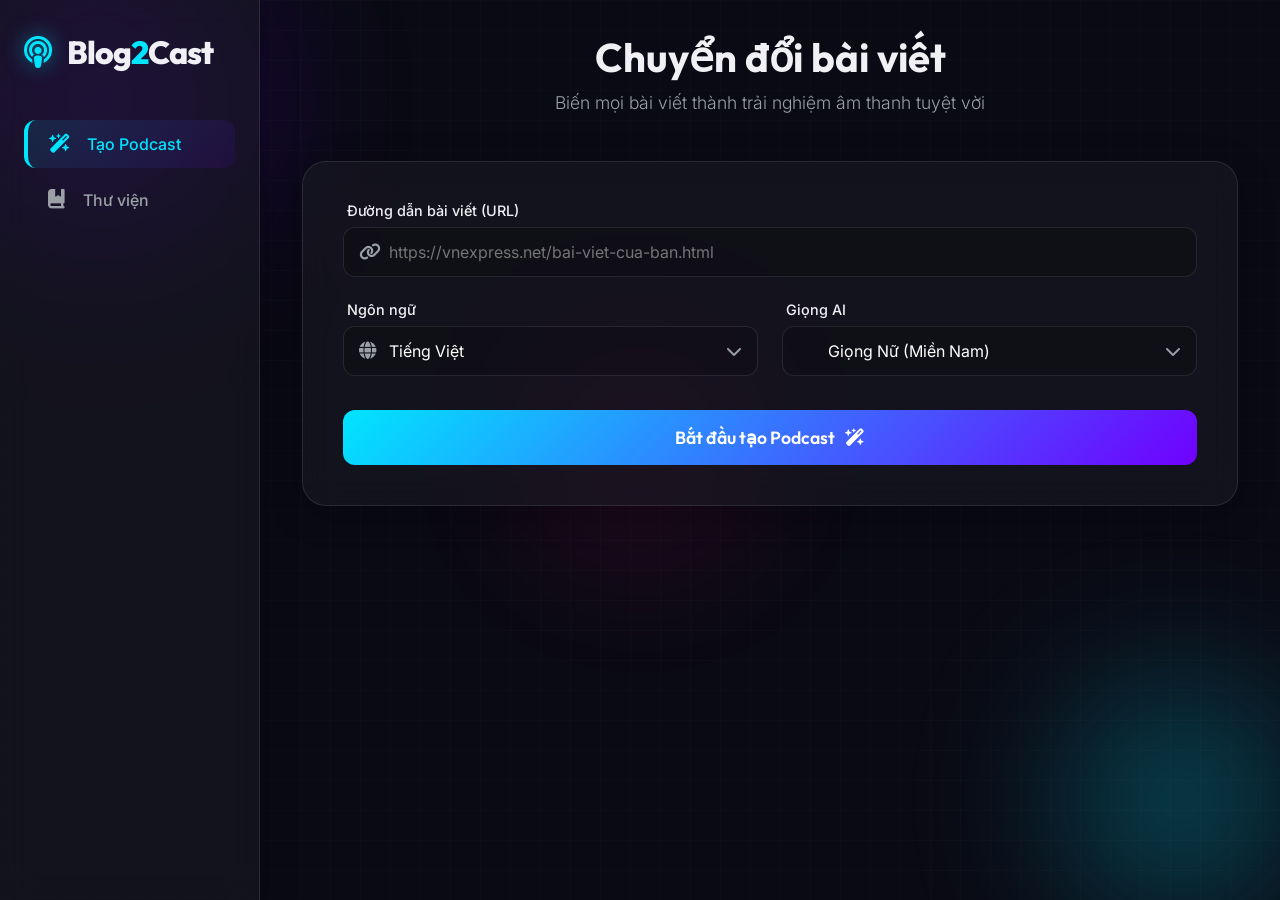
==== blog-to-podcast/frontend/index.html @ f62a34a2 "Giai thich thuat ngu" ====
<!DOCTYPE html>
<html lang="vi">
<head>
    <meta charset="UTF-8">
    <meta name="viewport" content="width=device-width, initial-scale=1.0">
    <title>Blog to Podcast AI Converter</title>
    <!-- Meta Descriptions cho SEO -->
    <meta name="description" content="Chuyển đổi bài viết blog, tin tức thành podcast audio chất lượng cao bằng AI với giọng đọc tự nhiên.">
    <!-- Fonts & Icons -->
    <link href="https://fonts.googleapis.com/css2?family=Inter:wght@300;400;500;600;700&family=Outfit:wght@500;600;700;800&display=swap" rel="stylesheet">
    <link rel="stylesheet" href="https://cdnjs.cloudflare.com/ajax/libs/font-awesome/6.4.0/css/all.min.css">
    <!-- CSS -->
    <link rel="stylesheet" href="styles.css?v=4">
</head>
<body>
    <!-- Background Elements -->
    <div class="bg-effects">
        <div class="orb orb-1"></div>
        <div class="orb orb-2"></div>
        <div class="orb orb-3"></div>
        <div class="grid-overlay"></div>
    </div>

    <div class="app-layout">
        <!-- Sidebar -->
        <aside class="sidebar glass-effect" style="border-radius: 0; border-top: none; border-bottom: none; border-left: none;">
            <div class="logo">
                <div class="logo-icon">
                    <i class="fa-solid fa-podcast"></i>
                </div>
                <h1>Blog<span>2</span>Cast</h1>
            </div>
            <nav class="nav-menu">
                <a href="index.html" class="nav-item active">
                    <i class="fa-solid fa-wand-magic-sparkles"></i>
                    <span>Tạo Podcast</span>
                </a>
                <a href="library.html" class="nav-item">
                    <i class="fa-solid fa-book-bookmark"></i>
                    <span>Thư viện</span>
                </a>
            </nav>
        </aside>

        <!-- Main Content -->
        <div class="main-content">
            <main class="app-container">
                <!-- Header -->
                <header class="app-header">
                    <h2 style="font-family: 'Outfit', sans-serif; font-size: 2.5rem; margin-bottom: 10px;">Chuyển đổi bài viết</h2>
                    <p class="tagline">Biến mọi bài viết thành trải nghiệm âm thanh tuyệt vời</p>
                </header>

        <!-- Main Form Card -->
        <section class="card glass-effect form-section" id="form-container">
            <form id="convert-form" novalidate>
                    <div class="input-group">
                    <label for="url-input">Đường dẫn bài viết (URL)</label>
                    <div class="input-field">
                        <i class="fa-solid fa-link icon-left"></i>
                        <input type="url" id="url-input" placeholder="https://vnexpress.net/bai-viet-cua-ban.html" required autocomplete="off">
                        <div class="input-highlight"></div>
                    </div>
                </div>

                <div class="settings-row">
                    <div class="input-group half">
                        <label for="language-select">Ngôn ngữ</label>
                        <div class="select-field">
                            <i class="fa-solid fa-globe icon-left"></i>
                            <select id="language-select">
                                <option value="vi">Tiếng Việt</option>
                                <option value="en">English</option>
                                <option value="fr">Tiếng Pháp (Français)</option>
                                <option value="ja">Tiếng Nhật (日本語)</option>
                            </select>
                            <i class="fa-solid fa-chevron-down icon-right"></i>
                        </div>
                    </div>
                    <div class="input-group half">
                        <label for="voice-select">Giọng AI</label>
                        <div class="select-field">
                            <i class="fa-solid fa-waveform-lines icon-left"></i>
                            <select id="voice-select">
                                <option value="vi-VN-Neural2-A">Giọng Nữ (Miền Nam)</option>
                            </select>
                            <i class="fa-solid fa-chevron-down icon-right"></i>
                        </div>
                    </div>
                </div>

                <button type="submit" class="btn btn-primary btn-glow" id="submit-btn">
                    <span class="btn-text">Bắt đầu tạo Podcast</span>
                    <i class="fa-solid fa-wand-magic-sparkles"></i>
                    <div class="loader-spinner hidden" id="btn-loader"></div>
                </button>
            </form>
        </section>

        <!-- Progress Tracker -->
        <section class="progress-section hidden" id="progress-container">
            <div class="steps-wrapper glass-effect">
                <div class="step pending" id="step-1">
                    <div class="step-icon-box">
                        <i class="fa-solid fa-spider"></i>
                        <div class="ring"></div>
                    </div>
                    <div class="step-info">
                        <h3>Trích xuất nội dung</h3>
                        <p class="status-text">Đang chờ...</p>
                    </div>
                </div>

                <div class="step-divider"></div>

                <div class="step pending" id="step-2">
                    <div class="step-icon-box">
                        <i class="fa-solid fa-brain"></i>
                        <div class="ring"></div>
                    </div>
                    <div class="step-info">
                        <h3>Biên tập kịch bản AI</h3>
                        <p class="status-text">Đang chờ...</p>
                    </div>
                </div>

                <div class="step-divider"></div>

                <div class="step pending" id="step-3">
                    <div class="step-icon-box">
                        <i class="fa-solid fa-compact-disc"></i>
                        <div class="ring"></div>
                    </div>
                    <div class="step-info">
                        <h3>Tổng hợp âm thanh</h3>
                        <p class="status-text">Đang chờ...</p>
                    </div>
                </div>
            </div>
        </section>

        <!-- Result Section -->
        <section class="result-section hidden" id="result-container">
            <div class="result-layout">
                <!-- Top Block: Audio & Summary -->
                <div class="result-top card glass-effect">
                    <div class="success-header">
                        <div class="success-icon-wrapper">
                            <i class="fa-solid fa-circle-check"></i>
                        </div>
                        <h2>Podcast Đã Sẵn Sàng!</h2>
                    </div>
                    
                    <div class="audio-player-container">
                        <audio id="audio-player" controls preload="metadata">
                            Trình duyệt của bạn không hỗ trợ thẻ audio.
                        </audio>
                    </div>

                    <div class="summary-container" style="flex: 1; display: flex; flex-direction: column; min-height: 200px;">
                        <div class="summary-header" style="display: flex; justify-content: space-between; align-items: center; margin-bottom: 10px;">
                            <h3 style="margin: 0;"><i class="fa-solid fa-file-lines"></i> Tóm tắt nội dung</h3>
                            <div class="summary-tabs" style="display: flex; gap: 4px; background: rgba(255, 255, 255, 0.05); padding: 4px; border-radius: 8px;">
                                <button type="button" id="tab-original" class="tab-btn active" style="background: var(--primary-color); border: none; padding: 6px 12px; border-radius: 6px; color: white; cursor: pointer; font-size: 0.85rem; font-weight: 600; transition: all 0.3s ease;">Ngôn ngữ gốc</button>
                                <button type="button" id="tab-translated" class="tab-btn" style="background: transparent; border: none; padding: 6px 12px; border-radius: 6px; color: var(--text-secondary); cursor: pointer; font-size: 0.85rem; font-weight: 600; transition: all 0.3s ease;">Ngôn ngữ chuyển đổi</button>
                            </div>
                        </div>
                        <div class="summary-content" id="dynamic-summary-content" style="flex: 1; font-size: 1rem; line-height: 1.6; color: var(--text-primary); background: rgba(255, 255, 255, 0.03); padding: 15px; border-radius: 8px; overflow-y: auto; max-height: 350px;">
                            <p>Đang tải tóm tắt...</p>
                        </div>
                    </div>

                    <div class="action-buttons">
                        <a href="#" id="download-btn" class="btn btn-secondary" download>
                            <i class="fa-solid fa-download"></i> Tải MP3
                        </a>
                        <button id="save-btn" class="btn btn-secondary" style="background: var(--primary-dark); color: var(--bg-dark); border: none;">
                            <i class="fa-solid fa-bookmark"></i> Lưu
                        </button>
                        <button id="reset-btn" class="btn btn-outline">
                            <i class="fa-solid fa-rotate-left"></i> Tạo Mới
                        </button>
                    </div>
                </div>

                <!-- Bottom Block: AI Q&A Chat -->
                <div class="result-bottom card glass-effect ai-chat-container">
                    <div class="chat-header">
                        <i class="fa-solid fa-robot"></i>
                        <h3>Trợ lý AI - Hỏi đáp</h3>
                    </div>
                    
                    <div class="chat-messages" id="chat-messages">
                        <div class="message ai-message">
                            <div class="message-avatar"><i class="fa-solid fa-robot"></i></div>
                            <div class="message-bubble">
                                Chào bạn! Tôi là trợ lý AI. Bạn có câu hỏi nào về nội dung của podcast này không?
                            </div>
                        </div>
                    </div>
                    
                    <div class="chat-input-area">
                        <input type="text" id="chat-input" placeholder="Hỏi AI về podcast này..." autocomplete="off">
                        <button id="send-chat-btn" class="btn-icon">
                            <i class="fa-solid fa-paper-plane"></i>
                        </button>
                    </div>
                </div>
            </div>
        </section>
            </main>
        </div>
    </div>

    <!-- Error Toast -->
    <div class="toast-notification hidden" id="error-toast">
        <div class="toast-icon">
            <i class="fa-solid fa-triangle-exclamation"></i>
        </div>
        <div class="toast-content">
            <h4>Lỗi kết nối</h4>
            <p id="error-msg">Không thể lấy dữ liệu từ URL.</p>
        </div>
        <button class="close-toast" id="close-toast-btn">
            <i class="fa-solid fa-xmark"></i>
        </button>
    </div>

    <!-- Explain Popup -->
    <div id="explain-popup" style="
        display: none;
        position: fixed;
        z-index: 9999;
        background: #1e1e2e;
        border: 1px solid rgba(139,92,246,0.4);
        border-radius: 12px;
        padding: 16px;
        max-width: 320px;
        min-width: 220px;
        box-shadow: 0 8px 32px rgba(0,0,0,0.5);
        font-family: 'Inter', sans-serif;
    ">
        <div style="display:flex; justify-content:space-between; align-items:center; margin-bottom:10px;">
            <span style="font-size:0.8rem; color:#a78bfa; font-weight:600; text-transform:uppercase; letter-spacing:0.05em;">
                <i class="fa-solid fa-book-open"></i> Giải thích
            </span>
            <button id="explain-popup-close" style="background:none;border:none;color:#888;cursor:pointer;font-size:1rem;">
                <i class="fa-solid fa-xmark"></i>
            </button>
        </div>
        <div id="explain-popup-word" style="font-size:1rem; font-weight:700; color:#e2e8f0; margin-bottom:8px;"></div>
        <div id="explain-popup-body" style="font-size:0.9rem; color:#cbd5e1; line-height:1.6;">
            <div id="explain-loading" style="text-align:center; padding:10px;">
                <i class="fa-solid fa-spinner fa-spin" style="color:#a78bfa;"></i> Đang giải thích...
            </div>
            <div id="explain-content" style="display:none;">
                <div id="explain-meaning" style="margin-bottom:8px;"></div>
                <div id="explain-example" style="font-style:italic; color:#94a3b8; font-size:0.85rem; border-left:2px solid #a78bfa; padding-left:8px;"></div>
            </div>
            <div id="explain-error" style="display:none; color:#f87171;"></div>
        </div>
    </div>

    <!-- Selection Tooltip -->
    <div id="selection-tooltip" style="
        display: none;
        position: fixed;
        z-index: 9998;
        background: #7c3aed;
        color: white;
        border-radius: 8px;
        padding: 6px 12px;
        font-size: 0.85rem;
        font-weight: 600;
        cursor: pointer;
        box-shadow: 0 4px 12px rgba(124,58,237,0.5);
        white-space: nowrap;
        user-select: none;
    ">
        <i class="fa-solid fa-book-open"></i> Giải thích
    </div>

    <!-- Script -->
    <script src="app.js?v=7"></script>
</body>
</html>
---- blog-to-podcast/frontend/styles.css ----
:root {
    --primary: #00e5ff;
    --primary-dark: #00b8cc;
    --secondary: #7000ff;
    --bg-dark: #0a0a14;
    --card-bg: rgba(25, 25, 35, 0.6);
    --text-main: #f0f0f5;
    --text-muted: #9aa0a6;
    --border-color: rgba(255, 255, 255, 0.1);
    --glass-shadow: 0 8px 32px 0 rgba(0, 0, 0, 0.37);
    --success: #00e676;
    --error: #ff3d00;
    --pending: #ffa000;
}

* {
    margin: 0;
    padding: 0;
    box-sizing: border-box;
}

body {
    font-family: 'Inter', sans-serif;
    background-color: var(--bg-dark);
    color: var(--text-main);
    min-height: 100vh;
    overflow-x: hidden;
    position: relative;
}

/* Background Effects */
.bg-effects {
    position: fixed;
    top: 0;
    left: 0;
    width: 100vw;
    height: 100vh;
    z-index: -1;
    overflow: hidden;
}

.orb {
    position: absolute;
    border-radius: 50%;
    filter: blur(80px);
    opacity: 0.5;
    animation: float 20s infinite alternate;
}

.orb-1 {
    width: 400px;
    height: 400px;
    background: radial-gradient(circle, var(--secondary), transparent 70%);
    top: -100px;
    left: -100px;
}

.orb-2 {
    width: 300px;
    height: 300px;
    background: radial-gradient(circle, var(--primary), transparent 70%);
    bottom: -50px;
    right: -50px;
    animation-delay: -5s;
}

.orb-3 {
    width: 250px;
    height: 250px;
    background: radial-gradient(circle, #ff007f, transparent 70%);
    top: 50%;
    left: 50%;
    transform: translate(-50%, -50%);
    opacity: 0.3;
    animation-delay: -10s;
}

.grid-overlay {
    position: absolute;
    top: 0;
    left: 0;
    width: 100%;
    height: 100%;
    background-image: linear-gradient(rgba(255, 255, 255, 0.03) 1px, transparent 1px),
    linear-gradient(90deg, rgba(255, 255, 255, 0.03) 1px, transparent 1px);
    background-size: 30px 30px;
    opacity: 0.5;
}

@keyframes float {
    0% { transform: translate(0, 0) scale(1); }
    33% { transform: translate(30px, -50px) scale(1.1); }
    66% { transform: translate(-20px, 20px) scale(0.9); }
    100% { transform: translate(0, 0) scale(1); }
}

/* Layout & Sidebar */
.app-layout {
    display: flex;
    width: 100vw;
    min-height: 100vh;
}

.sidebar {
    width: 260px;
    background: rgba(20, 20, 25, 0.7);
    backdrop-filter: blur(20px);
    -webkit-backdrop-filter: blur(20px);
    border-right: 1px solid var(--border-color);
    padding: 2rem 1.5rem;
    display: flex;
    flex-direction: column;
    z-index: 10;
}

.sidebar .logo {
    justify-content: flex-start;
    margin-bottom: 3rem;
}

.sidebar .logo-icon {
    font-size: 2rem;
}

.sidebar .logo h1 {
    font-size: 2rem;
}

.nav-menu {
    display: flex;
    flex-direction: column;
    gap: 0.5rem;
}

.nav-item {
    display: flex;
    align-items: center;
    gap: 15px;
    padding: 14px 20px;
    border-radius: 12px;
    color: var(--text-muted);
    text-decoration: none;
    font-weight: 500;
    transition: all 0.3s ease;
}

.nav-item i {
    font-size: 1.2rem;
    width: 24px;
    text-align: center;
}

.nav-item:hover {
    background: rgba(255, 255, 255, 0.05);
    color: white;
}

.nav-item.active {
    background: linear-gradient(135deg, rgba(0, 229, 255, 0.1), rgba(112, 0, 255, 0.1));
    color: var(--primary);
    border-left: 4px solid var(--primary);
}

.main-content {
    flex: 1;
    display: flex;
    flex-direction: column;
    overflow-y: auto;
    height: 100vh;
}

/* Main Container */
.app-container {
    width: 100%;
    max-width: 1000px;
    margin: 0 auto;
    padding: 2rem;
    z-index: 1;
    display: flex;
    flex-direction: column;
    gap: 2rem;
}

/* Header */
.app-header {
    text-align: center;
    margin-bottom: 1rem;
}

.logo {
    display: flex;
    align-items: center;
    justify-content: center;
    gap: 15px;
    margin-bottom: 10px;
}

.logo-icon {
    font-size: 2.5rem;
    color: var(--primary);
    filter: drop-shadow(0 0 10px rgba(0, 229, 255, 0.5));
}

.logo h1 {
    font-family: 'Outfit', sans-serif;
    font-size: 3rem;
    font-weight: 800;
    letter-spacing: -1px;
}

.logo h1 span {
    color: var(--primary);
}

.tagline {
    color: var(--text-muted);
    font-size: 1.1rem;
    font-weight: 300;
}

/* Glass Effect Core */
.glass-effect {
    background: var(--card-bg);
    backdrop-filter: blur(16px);
    -webkit-backdrop-filter: blur(16px);
    border: 1px solid var(--border-color);
    border-radius: 24px;
    box-shadow: var(--glass-shadow);
}

.card {
    padding: 2.5rem;
    transition: transform 0.3s ease, box-shadow 0.3s ease;
}

.card:hover {
    box-shadow: 0 12px 40px 0 rgba(0, 0, 0, 0.5);
    border-color: rgba(255, 255, 255, 0.2);
}

/* Form Styles */
#convert-form {
    display: flex;
    flex-direction: column;
    gap: 1.5rem;
}

.input-group {
    display: flex;
    flex-direction: column;
    gap: 8px;
}

.settings-row {
    display: flex;
    gap: 1.5rem;
}

.half {
    flex: 1;
}

label {
    font-size: 0.9rem;
    font-weight: 500;
    color: var(--text-main);
    margin-left: 4px;
}

.input-field, .select-field {
    position: relative;
    display: flex;
    align-items: center;
}

.input-field input, .select-field select {
    width: 100%;
    background: rgba(0, 0, 0, 0.2);
    border: 1px solid rgba(255, 255, 255, 0.1);
    border-radius: 12px;
    padding: 14px 45px;
    color: white;
    font-size: 1rem;
    font-family: inherit;
    transition: all 0.3s ease;
    outline: none;
    appearance: none;
}

.input-field input:focus, .select-field select:focus {
    border-color: var(--primary);
    background: rgba(0, 0, 0, 0.4);
    box-shadow: 0 0 0 4px rgba(0, 229, 255, 0.1);
}

.icon-left {
    position: absolute;
    left: 16px;
    color: var(--text-muted);
    font-size: 1.1rem;
    pointer-events: none;
    transition: color 0.3s;
}

.icon-right {
    position: absolute;
    right: 16px;
    color: var(--text-muted);
    pointer-events: none;
}

.input-field input:focus ~ .icon-left,
.select-field select:focus ~ .icon-left {
    color: var(--primary);
}

.select-field select option {
    background: var(--bg-dark);
    color: white;
}

/* Buttons */
.btn {
    border: none;
    border-radius: 12px;
    padding: 16px 24px;
    font-size: 1.1rem;
    font-weight: 600;
    font-family: 'Outfit', sans-serif;
    cursor: pointer;
    display: flex;
    align-items: center;
    justify-content: center;
    gap: 10px;
    transition: all 0.3s ease;
    text-decoration: none;
}

.btn-primary {
    background: linear-gradient(135deg, var(--primary), var(--secondary));
    color: white;
    margin-top: 10px;
    position: relative;
    overflow: hidden;
}

.btn-primary:hover {
    transform: translateY(-2px);
    box-shadow: 0 8px 25px rgba(0, 229, 255, 0.4);
}

.btn-primary:active {
    transform: translateY(1px);
}

.btn-primary:disabled {
    opacity: 0.7;
    cursor: not-allowed;
    transform: none;
}

.btn-secondary {
    background: rgba(255, 255, 255, 0.1);
    color: white;
    border: 1px solid rgba(255, 255, 255, 0.2);
}

.btn-secondary:hover {
    background: rgba(255, 255, 255, 0.2);
}

.btn-outline {
    background: transparent;
    color: var(--text-muted);
    border: 1px solid rgba(255, 255, 255, 0.1);
}

.btn-outline:hover {
    color: white;
    border-color: rgba(255, 255, 255, 0.3);
}

/* Loader */
.loader-spinner {
    width: 20px;
    height: 20px;
    border: 3px solid rgba(255,255,255,0.3);
    border-radius: 50%;
    border-top-color: white;
    animation: spin 1s ease-in-out infinite;
}

@keyframes spin {
    to { transform: rotate(360deg); }
}

/* Progress Steps */
.steps-wrapper {
    padding: 2rem;
    display: flex;
    flex-direction: column;
    gap: 0;
}

.step {
    display: flex;
    align-items: center;
    gap: 20px;
    padding: 10px 0;
    position: relative;
    transition: all 0.3s ease;
}

.step-divider {
    height: 30px;
    width: 2px;
    background: rgba(255, 255, 255, 0.1);
    margin-left: 24px;
    transition: all 0.3s ease;
}

.step-icon-box {
    width: 50px;
    height: 50px;
    border-radius: 50%;
    background: rgba(255, 255, 255, 0.05);
    display: flex;
    align-items: center;
    justify-content: center;
    font-size: 1.2rem;
    color: var(--text-muted);
    position: relative;
    border: 2px solid rgba(255, 255, 255, 0.1);
    transition: all 0.3s ease;
}

.step-info h3 {
    font-size: 1.1rem;
    font-weight: 600;
    margin-bottom: 4px;
    color: var(--text-muted);
}

.status-text {
    font-size: 0.85rem;
    color: rgba(255, 255, 255, 0.4);
}

/* Step States */
.step.active .step-icon-box {
    color: var(--primary);
    border-color: var(--primary);
    background: rgba(0, 229, 255, 0.1);
    box-shadow: 0 0 20px rgba(0, 229, 255, 0.3);
}

.step.active .step-info h3 {
    color: white;
}

.step.active .status-text {
    color: var(--primary);
}

.step.active .ring {
    position: absolute;
    top: -2px; left: -2px; right: -2px; bottom: -2px;
    border-radius: 50%;
    border: 2px solid transparent;
    border-top-color: var(--primary);
    animation: spin 1.5s linear infinite;
}

.step.done .step-icon-box {
    color: var(--success);
    border-color: var(--success);
    background: rgba(0, 230, 118, 0.1);
}

.step.done .step-info h3 {
    color: white;
}

.step.done .status-text {
    color: var(--success);
}

.step.done + .step-divider {
    background: var(--success);
}

.step.error .step-icon-box {
    color: var(--error);
    border-color: var(--error);
    background: rgba(255, 61, 0, 0.1);
}

.step.error .status-text {
    color: var(--error);
}

/* Result Section (Stacked) */
.result-layout {
    display: flex;
    flex-direction: column;
    gap: 1.5rem;
    width: 100%;
}

.result-top {
    display: flex;
    flex-direction: column;
    gap: 1.5rem;
    animation: slideUp 0.5s ease;
}

.success-header {
    text-align: center;
    display: flex;
    flex-direction: column;
    align-items: center;
    gap: 0.5rem;
}

.success-icon-wrapper {
    font-size: 3rem;
    color: var(--success);
    filter: drop-shadow(0 0 15px rgba(0, 230, 118, 0.5));
}

.success-header h2 {
    font-family: 'Outfit', sans-serif;
    font-size: 1.8rem;
}

.summary-container {
    background: rgba(0, 0, 0, 0.2);
    border: 1px solid rgba(255, 255, 255, 0.05);
    border-radius: 16px;
    padding: 1.5rem;
    flex-grow: 1;
    display: flex;
    flex-direction: column;
}

.summary-container h3 {
    font-size: 1.1rem;
    color: var(--primary);
    margin-bottom: 1rem;
    display: flex;
    align-items: center;
    gap: 0.5rem;
}

.summary-content {
    color: var(--text-main);
    font-size: 0.95rem;
    line-height: 1.6;
    overflow-y: auto;
    max-height: 150px;
    padding-right: 10px;
}
.summary-content::-webkit-scrollbar { width: 6px; }
.summary-content::-webkit-scrollbar-thumb { background: rgba(255,255,255,0.2); border-radius: 3px; }

.audio-player-container {
    width: 100%;
    background: rgba(0, 0, 0, 0.3);
    padding: 20px;
    border-radius: 16px;
    border: 1px solid rgba(255, 255, 255, 0.05);
}

audio {
    width: 100%;
    height: 40px;
    outline: none;
}

audio::-webkit-media-controls-panel {
    background-color: var(--text-main);
}

.action-buttons {
    display: flex;
    gap: 1rem;
    width: 100%;
}

.action-buttons .btn {
    flex: 1;
}

/* AI Chat Container */
.ai-chat-container {
    display: flex;
    flex-direction: column;
    height: 100%;
    animation: slideUp 0.6s ease;
    padding: 0;
    overflow: hidden;
}

.chat-header {
    background: rgba(0, 0, 0, 0.3);
    padding: 1.5rem;
    display: flex;
    align-items: center;
    gap: 10px;
    border-bottom: 1px solid rgba(255, 255, 255, 0.05);
}

.chat-header i {
    color: var(--secondary);
    font-size: 1.5rem;
}

.chat-header h3 {
    font-size: 1.2rem;
}

.chat-messages {
    flex-grow: 1;
    padding: 1.5rem;
    display: flex;
    flex-direction: column;
    gap: 1rem;
    overflow-y: auto;
    max-height: 380px;
}
.chat-messages::-webkit-scrollbar { width: 6px; }
.chat-messages::-webkit-scrollbar-thumb { background: rgba(255,255,255,0.2); border-radius: 3px; }

.message {
    display: flex;
    gap: 10px;
    align-items: flex-end;
}

.message.user-message {
    flex-direction: row-reverse;
}

.message-avatar {
    width: 35px;
    height: 35px;
    border-radius: 50%;
    background: rgba(255, 255, 255, 0.1);
    display: flex;
    align-items: center;
    justify-content: center;
    flex-shrink: 0;
}

.ai-message .message-avatar {
    color: var(--secondary);
    background: rgba(112, 0, 255, 0.1);
}

.user-message .message-avatar {
    color: var(--bg-dark);
    background: var(--primary);
}

.message-bubble {
    background: rgba(255, 255, 255, 0.05);
    padding: 12px 16px;
    border-radius: 16px;
    border-bottom-left-radius: 4px;
    font-size: 0.95rem;
    line-height: 1.5;
    max-width: 80%;
}

.user-message .message-bubble {
    background: linear-gradient(135deg, var(--primary), var(--primary-dark));
    color: var(--bg-dark);
    border-bottom-left-radius: 16px;
    border-bottom-right-radius: 4px;
    font-weight: 500;
}

.chat-input-area {
    padding: 1rem 1.5rem;
    background: rgba(0, 0, 0, 0.2);
    border-top: 1px solid rgba(255, 255, 255, 0.05);
    display: flex;
    gap: 10px;
}

.chat-input-area input {
    flex-grow: 1;
    background: rgba(255, 255, 255, 0.05);
    border: 1px solid rgba(255, 255, 255, 0.1);
    border-radius: 20px;
    padding: 10px 20px;
    color: white;
    font-family: inherit;
    outline: none;
    transition: all 0.3s;
}

.chat-input-area input:focus {
    border-color: var(--secondary);
    background: rgba(255, 255, 255, 0.1);
}

.btn-icon {
    background: var(--secondary);
    color: white;
    border: none;
    width: 40px;
    height: 40px;
    border-radius: 50%;
    display: flex;
    align-items: center;
    justify-content: center;
    cursor: pointer;
    transition: all 0.3s;
}

.btn-icon:hover {
    transform: scale(1.05);
    box-shadow: 0 0 15px rgba(112, 0, 255, 0.4);
}

/* Toast Notification */
.toast-notification {
    position: fixed;
    bottom: 30px;
    right: 30px;
    background: rgba(20, 20, 25, 0.95);
    backdrop-filter: blur(10px);
    border-left: 4px solid var(--error);
    padding: 16px 20px;
    border-radius: 8px;
    display: flex;
    align-items: flex-start;
    gap: 15px;
    box-shadow: 0 10px 30px rgba(0, 0, 0, 0.5);
    z-index: 1000;
    transform: translateX(120%);
    transition: transform 0.3s cubic-bezier(0.175, 0.885, 0.32, 1.275);
}

.toast-notification.show {
    transform: translateX(0);
}

.toast-icon {
    color: var(--error);
    font-size: 1.5rem;
}

.toast-content h4 {
    margin-bottom: 4px;
    color: white;
}

.toast-content p {
    color: var(--text-muted);
    font-size: 0.9rem;
    max-width: 250px;
}

.close-toast {
    background: none;
    border: none;
    color: var(--text-muted);
    cursor: pointer;
    font-size: 1rem;
    transition: color 0.2s;
}

.close-toast:hover {
    color: white;
}

/* Utilities */
.hidden {
    display: none !important;
}

@keyframes slideUp {
    from { opacity: 0; transform: translateY(20px); }
    to { opacity: 1; transform: translateY(0); }
}

/* Responsive */
@media (max-width: 768px) {
    .app-layout {
        flex-direction: column;
    }
    
    .sidebar {
        width: 100%;
        padding: 1rem;
        flex-direction: row;
        align-items: center;
        justify-content: space-between;
        border-right: none;
        border-bottom: 1px solid var(--border-color);
    }
    
    .sidebar .logo {
        margin-bottom: 0;
    }
    
    .nav-menu {
        flex-direction: row;
    }
    
    .nav-item {
        padding: 10px;
    }
    
    .nav-item span {
        display: none;
    }
}

@media (max-width: 600px) {
    .settings-row {
        flex-direction: column;
    }
    
    .action-buttons {
        flex-direction: column;
    }
    
    .card {
        padding: 1.5rem;
    }
    
    .logo h1 {
        font-size: 2.2rem;
    }
}
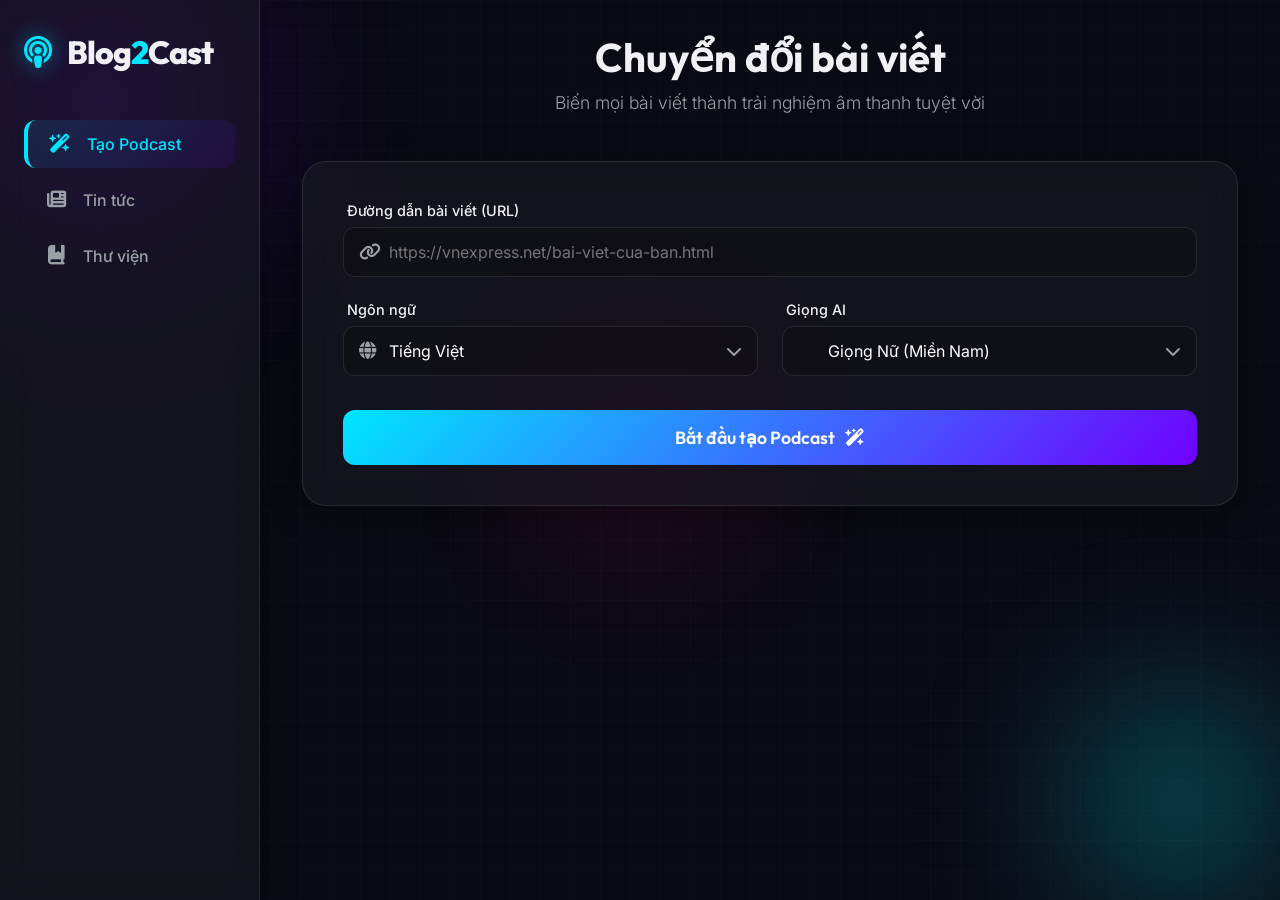
==== commit b0741bd4: "Them tinh nang moi" ====
--- a/blog-to-podcast/frontend/index.html
+++ b/blog-to-podcast/frontend/index.html
@@ -35,6 +35,10 @@
                     <i class="fa-solid fa-wand-magic-sparkles"></i>
                     <span>Tạo Podcast</span>
                 </a>
+                <a href="news.html" class="nav-item">
+                    <i class="fa-solid fa-newspaper"></i>
+                    <span>Tin tức</span>
+                </a>
                 <a href="library.html" class="nav-item">
                     <i class="fa-solid fa-book-bookmark"></i>
                     <span>Thư viện</span>
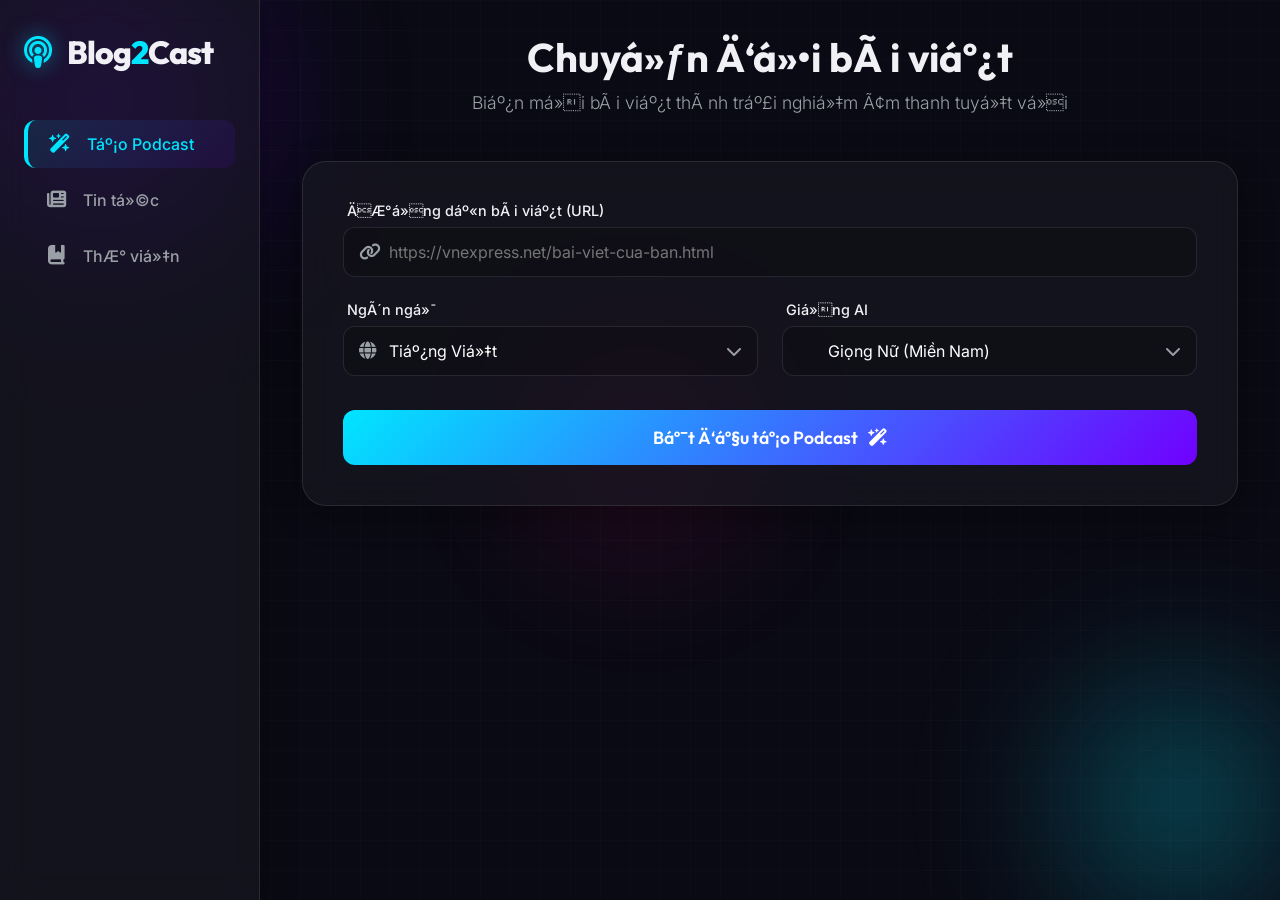
==== commit e7c53be6: "Them realtime vai thu" ====
--- a/blog-to-podcast/frontend/index.html
+++ b/blog-to-podcast/frontend/index.html
@@ -1,14 +1,14 @@
-<!DOCTYPE html>
+﻿<!DOCTYPE html>
 <html lang="vi">
 <head>
     <meta charset="UTF-8">
     <meta name="viewport" content="width=device-width, initial-scale=1.0">
     <title>Blog to Podcast AI Converter</title>
     <!-- Meta Descriptions cho SEO -->
-    <meta name="description" content="Chuyển đổi bài viết blog, tin tức thành podcast audio chất lượng cao bằng AI với giọng đọc tự nhiên.">
+    <meta name="description" content="Chuyá»ƒn Ä‘á»•i bÃ i viáº¿t blog, tin tá»©c thÃ nh podcast audio cháº¥t lÆ°á»£ng cao báº±ng AI vá»›i giá»ng Ä‘á»c tá»± nhiÃªn.">
     <!-- Fonts & Icons -->
     <link href="https://fonts.googleapis.com/css2?family=Inter:wght@300;400;500;600;700&family=Outfit:wght@500;600;700;800&display=swap" rel="stylesheet">
-    <link rel="stylesheet" href="https://cdnjs.cloudflare.com/ajax/libs/font-awesome/6.4.0/css/all.min.css">
+    <link rel="stylesheet" href="https://cdn.jsdelivr.net/npm/@fortawesome/fontawesome-free@6.4.0/css/all.min.css">
     <!-- CSS -->
     <link rel="stylesheet" href="styles.css?v=4">
 </head>
@@ -33,15 +33,15 @@
             <nav class="nav-menu">
                 <a href="index.html" class="nav-item active">
                     <i class="fa-solid fa-wand-magic-sparkles"></i>
-                    <span>Tạo Podcast</span>
+                    <span>Táº¡o Podcast</span>
                 </a>
                 <a href="news.html" class="nav-item">
                     <i class="fa-solid fa-newspaper"></i>
-                    <span>Tin tức</span>
+                    <span>Tin tá»©c</span>
                 </a>
                 <a href="library.html" class="nav-item">
                     <i class="fa-solid fa-book-bookmark"></i>
-                    <span>Thư viện</span>
+                    <span>ThÆ° viá»‡n</span>
                 </a>
             </nav>
         </aside>
@@ -51,15 +51,15 @@
             <main class="app-container">
                 <!-- Header -->
                 <header class="app-header">
-                    <h2 style="font-family: 'Outfit', sans-serif; font-size: 2.5rem; margin-bottom: 10px;">Chuyển đổi bài viết</h2>
-                    <p class="tagline">Biến mọi bài viết thành trải nghiệm âm thanh tuyệt vời</p>
+                    <h2 style="font-family: 'Outfit', sans-serif; font-size: 2.5rem; margin-bottom: 10px;">Chuyá»ƒn Ä‘á»•i bÃ i viáº¿t</h2>
+                    <p class="tagline">Biáº¿n má»i bÃ i viáº¿t thÃ nh tráº£i nghiá»‡m Ã¢m thanh tuyá»‡t vá»i</p>
                 </header>
 
         <!-- Main Form Card -->
         <section class="card glass-effect form-section" id="form-container">
             <form id="convert-form" novalidate>
                     <div class="input-group">
-                    <label for="url-input">Đường dẫn bài viết (URL)</label>
+                    <label for="url-input">ÄÆ°á»ng dáº«n bÃ i viáº¿t (URL)</label>
                     <div class="input-field">
                         <i class="fa-solid fa-link icon-left"></i>
                         <input type="url" id="url-input" placeholder="https://vnexpress.net/bai-viet-cua-ban.html" required autocomplete="off">
@@ -69,24 +69,24 @@
 
                 <div class="settings-row">
                     <div class="input-group half">
-                        <label for="language-select">Ngôn ngữ</label>
+                        <label for="language-select">NgÃ´n ngá»¯</label>
                         <div class="select-field">
                             <i class="fa-solid fa-globe icon-left"></i>
                             <select id="language-select">
-                                <option value="vi">Tiếng Việt</option>
+                                <option value="vi">Tiáº¿ng Viá»‡t</option>
                                 <option value="en">English</option>
-                                <option value="fr">Tiếng Pháp (Français)</option>
-                                <option value="ja">Tiếng Nhật (日本語)</option>
+                                <option value="fr">Tiáº¿ng PhÃ¡p (FranÃ§ais)</option>
+                                <option value="ja">Tiáº¿ng Nháº­t (æ—¥æœ¬èªž)</option>
                             </select>
                             <i class="fa-solid fa-chevron-down icon-right"></i>
                         </div>
                     </div>
                     <div class="input-group half">
-                        <label for="voice-select">Giọng AI</label>
+                        <label for="voice-select">Giá»ng AI</label>
                         <div class="select-field">
                             <i class="fa-solid fa-waveform-lines icon-left"></i>
                             <select id="voice-select">
-                                <option value="vi-VN-Neural2-A">Giọng Nữ (Miền Nam)</option>
+                                <option value="vi-VN-Neural2-A">Giá»ng Ná»¯ (Miá»n Nam)</option>
                             </select>
                             <i class="fa-solid fa-chevron-down icon-right"></i>
                         </div>
@@ -94,7 +94,7 @@
                 </div>
 
                 <button type="submit" class="btn btn-primary btn-glow" id="submit-btn">
-                    <span class="btn-text">Bắt đầu tạo Podcast</span>
+                    <span class="btn-text">Báº¯t Ä‘áº§u táº¡o Podcast</span>
                     <i class="fa-solid fa-wand-magic-sparkles"></i>
                     <div class="loader-spinner hidden" id="btn-loader"></div>
                 </button>
@@ -110,8 +110,8 @@
                         <div class="ring"></div>
                     </div>
                     <div class="step-info">
-                        <h3>Trích xuất nội dung</h3>
-                        <p class="status-text">Đang chờ...</p>
+                        <h3>TrÃ­ch xuáº¥t ná»™i dung</h3>
+                        <p class="status-text">Äang chá»...</p>
                     </div>
                 </div>
 
@@ -123,8 +123,8 @@
                         <div class="ring"></div>
                     </div>
                     <div class="step-info">
-                        <h3>Biên tập kịch bản AI</h3>
-                        <p class="status-text">Đang chờ...</p>
+                        <h3>BiÃªn táº­p ká»‹ch báº£n AI</h3>
+                        <p class="status-text">Äang chá»...</p>
                     </div>
                 </div>
 
@@ -136,8 +136,8 @@
                         <div class="ring"></div>
                     </div>
                     <div class="step-info">
-                        <h3>Tổng hợp âm thanh</h3>
-                        <p class="status-text">Đang chờ...</p>
+                        <h3>Tá»•ng há»£p Ã¢m thanh</h3>
+                        <p class="status-text">Äang chá»...</p>
                     </div>
                 </div>
             </div>
@@ -152,37 +152,37 @@
                         <div class="success-icon-wrapper">
                             <i class="fa-solid fa-circle-check"></i>
                         </div>
-                        <h2>Podcast Đã Sẵn Sàng!</h2>
+                        <h2>Podcast ÄÃ£ Sáºµn SÃ ng!</h2>
                     </div>
                     
                     <div class="audio-player-container">
                         <audio id="audio-player" controls preload="metadata">
-                            Trình duyệt của bạn không hỗ trợ thẻ audio.
+                            TrÃ¬nh duyá»‡t cá»§a báº¡n khÃ´ng há»— trá»£ tháº» audio.
                         </audio>
                     </div>
 
                     <div class="summary-container" style="flex: 1; display: flex; flex-direction: column; min-height: 200px;">
                         <div class="summary-header" style="display: flex; justify-content: space-between; align-items: center; margin-bottom: 10px;">
-                            <h3 style="margin: 0;"><i class="fa-solid fa-file-lines"></i> Tóm tắt nội dung</h3>
+                            <h3 style="margin: 0;"><i class="fa-solid fa-file-lines"></i> TÃ³m táº¯t ná»™i dung</h3>
                             <div class="summary-tabs" style="display: flex; gap: 4px; background: rgba(255, 255, 255, 0.05); padding: 4px; border-radius: 8px;">
-                                <button type="button" id="tab-original" class="tab-btn active" style="background: var(--primary-color); border: none; padding: 6px 12px; border-radius: 6px; color: white; cursor: pointer; font-size: 0.85rem; font-weight: 600; transition: all 0.3s ease;">Ngôn ngữ gốc</button>
-                                <button type="button" id="tab-translated" class="tab-btn" style="background: transparent; border: none; padding: 6px 12px; border-radius: 6px; color: var(--text-secondary); cursor: pointer; font-size: 0.85rem; font-weight: 600; transition: all 0.3s ease;">Ngôn ngữ chuyển đổi</button>
+                                <button type="button" id="tab-original" class="tab-btn active" style="background: var(--primary-color); border: none; padding: 6px 12px; border-radius: 6px; color: white; cursor: pointer; font-size: 0.85rem; font-weight: 600; transition: all 0.3s ease;">NgÃ´n ngá»¯ gá»‘c</button>
+                                <button type="button" id="tab-translated" class="tab-btn" style="background: transparent; border: none; padding: 6px 12px; border-radius: 6px; color: var(--text-secondary); cursor: pointer; font-size: 0.85rem; font-weight: 600; transition: all 0.3s ease;">NgÃ´n ngá»¯ chuyá»ƒn Ä‘á»•i</button>
                             </div>
                         </div>
                         <div class="summary-content" id="dynamic-summary-content" style="flex: 1; font-size: 1rem; line-height: 1.6; color: var(--text-primary); background: rgba(255, 255, 255, 0.03); padding: 15px; border-radius: 8px; overflow-y: auto; max-height: 350px;">
-                            <p>Đang tải tóm tắt...</p>
+                            <p>Äang táº£i tÃ³m táº¯t...</p>
                         </div>
                     </div>
 
                     <div class="action-buttons">
                         <a href="#" id="download-btn" class="btn btn-secondary" download>
-                            <i class="fa-solid fa-download"></i> Tải MP3
+                            <i class="fa-solid fa-download"></i> Táº£i MP3
                         </a>
                         <button id="save-btn" class="btn btn-secondary" style="background: var(--primary-dark); color: var(--bg-dark); border: none;">
-                            <i class="fa-solid fa-bookmark"></i> Lưu
+                            <i class="fa-solid fa-bookmark"></i> LÆ°u
                         </button>
                         <button id="reset-btn" class="btn btn-outline">
-                            <i class="fa-solid fa-rotate-left"></i> Tạo Mới
+                            <i class="fa-solid fa-rotate-left"></i> Táº¡o Má»›i
                         </button>
                     </div>
                 </div>
@@ -191,20 +191,20 @@
                 <div class="result-bottom card glass-effect ai-chat-container">
                     <div class="chat-header">
                         <i class="fa-solid fa-robot"></i>
-                        <h3>Trợ lý AI - Hỏi đáp</h3>
+                        <h3>Trá»£ lÃ½ AI - Há»i Ä‘Ã¡p</h3>
                     </div>
                     
                     <div class="chat-messages" id="chat-messages">
                         <div class="message ai-message">
                             <div class="message-avatar"><i class="fa-solid fa-robot"></i></div>
                             <div class="message-bubble">
-                                Chào bạn! Tôi là trợ lý AI. Bạn có câu hỏi nào về nội dung của podcast này không?
+                                ChÃ o báº¡n! TÃ´i lÃ  trá»£ lÃ½ AI. Báº¡n cÃ³ cÃ¢u há»i nÃ o vá» ná»™i dung cá»§a podcast nÃ y khÃ´ng?
                             </div>
                         </div>
                     </div>
                     
                     <div class="chat-input-area">
-                        <input type="text" id="chat-input" placeholder="Hỏi AI về podcast này..." autocomplete="off">
+                        <input type="text" id="chat-input" placeholder="Há»i AI vá» podcast nÃ y..." autocomplete="off">
                         <button id="send-chat-btn" class="btn-icon">
                             <i class="fa-solid fa-paper-plane"></i>
                         </button>
@@ -222,8 +222,8 @@
             <i class="fa-solid fa-triangle-exclamation"></i>
         </div>
         <div class="toast-content">
-            <h4>Lỗi kết nối</h4>
-            <p id="error-msg">Không thể lấy dữ liệu từ URL.</p>
+            <h4>Lá»—i káº¿t ná»‘i</h4>
+            <p id="error-msg">KhÃ´ng thá»ƒ láº¥y dá»¯ liá»‡u tá»« URL.</p>
         </div>
         <button class="close-toast" id="close-toast-btn">
             <i class="fa-solid fa-xmark"></i>
@@ -246,7 +246,7 @@
     ">
         <div style="display:flex; justify-content:space-between; align-items:center; margin-bottom:10px;">
             <span style="font-size:0.8rem; color:#a78bfa; font-weight:600; text-transform:uppercase; letter-spacing:0.05em;">
-                <i class="fa-solid fa-book-open"></i> Giải thích
+                <i class="fa-solid fa-book-open"></i> Giáº£i thÃ­ch
             </span>
             <button id="explain-popup-close" style="background:none;border:none;color:#888;cursor:pointer;font-size:1rem;">
                 <i class="fa-solid fa-xmark"></i>
@@ -255,7 +255,7 @@
         <div id="explain-popup-word" style="font-size:1rem; font-weight:700; color:#e2e8f0; margin-bottom:8px;"></div>
         <div id="explain-popup-body" style="font-size:0.9rem; color:#cbd5e1; line-height:1.6;">
             <div id="explain-loading" style="text-align:center; padding:10px;">
-                <i class="fa-solid fa-spinner fa-spin" style="color:#a78bfa;"></i> Đang giải thích...
+                <i class="fa-solid fa-spinner fa-spin" style="color:#a78bfa;"></i> Äang giáº£i thÃ­ch...
             </div>
             <div id="explain-content" style="display:none;">
                 <div id="explain-meaning" style="margin-bottom:8px;"></div>
@@ -281,10 +281,11 @@
         white-space: nowrap;
         user-select: none;
     ">
-        <i class="fa-solid fa-book-open"></i> Giải thích
+        <i class="fa-solid fa-book-open"></i> Giáº£i thÃ­ch
     </div>
 
     <!-- Script -->
     <script src="app.js?v=7"></script>
 </body>
 </html>
+
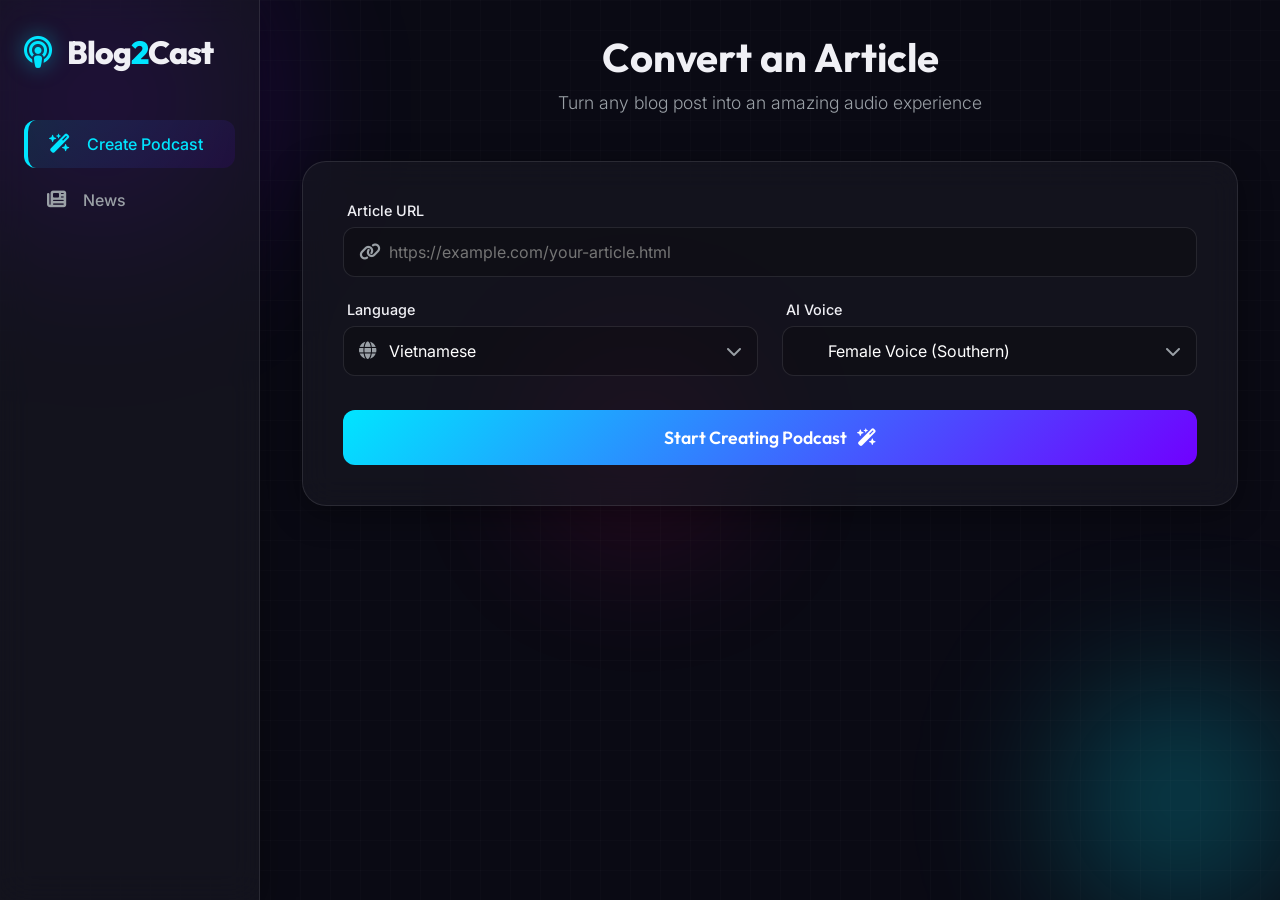
==== commit de826c4e: "Sua Lai tieng anh" ====
--- a/blog-to-podcast/frontend/index.html
+++ b/blog-to-podcast/frontend/index.html
@@ -1,11 +1,10 @@
 ﻿<!DOCTYPE html>
-<html lang="vi">
+<html lang="en">
 <head>
     <meta charset="UTF-8">
     <meta name="viewport" content="width=device-width, initial-scale=1.0">
     <title>Blog to Podcast AI Converter</title>
-    <!-- Meta Descriptions cho SEO -->
-    <meta name="description" content="Chuyá»ƒn Ä‘á»•i bÃ i viáº¿t blog, tin tá»©c thÃ nh podcast audio cháº¥t lÆ°á»£ng cao báº±ng AI vá»›i giá»ng Ä‘á»c tá»± nhiÃªn.">
+    <meta name="description" content="Convert blog posts and articles into high-quality podcast audio using AI with natural-sounding voices.">
     <!-- Fonts & Icons -->
     <link href="https://fonts.googleapis.com/css2?family=Inter:wght@300;400;500;600;700&family=Outfit:wght@500;600;700;800&display=swap" rel="stylesheet">
     <link rel="stylesheet" href="https://cdn.jsdelivr.net/npm/@fortawesome/fontawesome-free@6.4.0/css/all.min.css">
@@ -33,15 +32,11 @@
             <nav class="nav-menu">
                 <a href="index.html" class="nav-item active">
                     <i class="fa-solid fa-wand-magic-sparkles"></i>
-                    <span>Táº¡o Podcast</span>
+                    <span>Create Podcast</span>
                 </a>
                 <a href="news.html" class="nav-item">
                     <i class="fa-solid fa-newspaper"></i>
-                    <span>Tin tá»©c</span>
-                </a>
-                <a href="library.html" class="nav-item">
-                    <i class="fa-solid fa-book-bookmark"></i>
-                    <span>ThÆ° viá»‡n</span>
+                    <span>News</span>
                 </a>
             </nav>
         </aside>
@@ -51,167 +46,164 @@
             <main class="app-container">
                 <!-- Header -->
                 <header class="app-header">
-                    <h2 style="font-family: 'Outfit', sans-serif; font-size: 2.5rem; margin-bottom: 10px;">Chuyá»ƒn Ä‘á»•i bÃ i viáº¿t</h2>
-                    <p class="tagline">Biáº¿n má»i bÃ i viáº¿t thÃ nh tráº£i nghiá»‡m Ã¢m thanh tuyá»‡t vá»i</p>
+                    <h2 style="font-family: 'Outfit', sans-serif; font-size: 2.5rem; margin-bottom: 10px;">Convert an Article</h2>
+                    <p class="tagline">Turn any blog post into an amazing audio experience</p>
                 </header>
 
-        <!-- Main Form Card -->
-        <section class="card glass-effect form-section" id="form-container">
-            <form id="convert-form" novalidate>
-                    <div class="input-group">
-                    <label for="url-input">ÄÆ°á»ng dáº«n bÃ i viáº¿t (URL)</label>
-                    <div class="input-field">
-                        <i class="fa-solid fa-link icon-left"></i>
-                        <input type="url" id="url-input" placeholder="https://vnexpress.net/bai-viet-cua-ban.html" required autocomplete="off">
-                        <div class="input-highlight"></div>
+                <!-- Main Form Card -->
+                <section class="card glass-effect form-section" id="form-container">
+                    <form id="convert-form" novalidate>
+                        <div class="input-group">
+                            <label for="url-input">Article URL</label>
+                            <div class="input-field">
+                                <i class="fa-solid fa-link icon-left"></i>
+                                <input type="url" id="url-input" placeholder="https://example.com/your-article.html" required autocomplete="off">
+                                <div class="input-highlight"></div>
+                            </div>
+                        </div>
+
+                        <div class="settings-row">
+                            <div class="input-group half">
+                                <label for="language-select">Language</label>
+                                <div class="select-field">
+                                    <i class="fa-solid fa-globe icon-left"></i>
+                                    <select id="language-select">
+                                        <option value="vi">Vietnamese</option>
+                                        <option value="en">English</option>
+                                        <option value="fr">French (Français)</option>
+                                        <option value="ja">Japanese (日本語)</option>
+                                    </select>
+                                    <i class="fa-solid fa-chevron-down icon-right"></i>
+                                </div>
+                            </div>
+                            <div class="input-group half">
+                                <label for="voice-select">AI Voice</label>
+                                <div class="select-field">
+                                    <i class="fa-solid fa-waveform-lines icon-left"></i>
+                                    <select id="voice-select">
+                                        <option value="vi-VN-Neural2-A">Female Voice (Southern)</option>
+                                    </select>
+                                    <i class="fa-solid fa-chevron-down icon-right"></i>
+                                </div>
+                            </div>
+                        </div>
+
+                        <button type="submit" class="btn btn-primary btn-glow" id="submit-btn">
+                            <span class="btn-text">Start Creating Podcast</span>
+                            <i class="fa-solid fa-wand-magic-sparkles"></i>
+                            <div class="loader-spinner hidden" id="btn-loader"></div>
+                        </button>
+                    </form>
+                </section>
+
+                <!-- Progress Tracker -->
+                <section class="progress-section hidden" id="progress-container">
+                    <div class="steps-wrapper glass-effect">
+                        <div class="step pending" id="step-1">
+                            <div class="step-icon-box">
+                                <i class="fa-solid fa-spider"></i>
+                                <div class="ring"></div>
+                            </div>
+                            <div class="step-info">
+                                <h3>Extract Content</h3>
+                                <p class="status-text">Waiting...</p>
+                            </div>
+                        </div>
+
+                        <div class="step-divider"></div>
+
+                        <div class="step pending" id="step-2">
+                            <div class="step-icon-box">
+                                <i class="fa-solid fa-brain"></i>
+                                <div class="ring"></div>
+                            </div>
+                            <div class="step-info">
+                                <h3>AI Script Writing</h3>
+                                <p class="status-text">Waiting...</p>
+                            </div>
+                        </div>
+
+                        <div class="step-divider"></div>
+
+                        <div class="step pending" id="step-3">
+                            <div class="step-icon-box">
+                                <i class="fa-solid fa-compact-disc"></i>
+                                <div class="ring"></div>
+                            </div>
+                            <div class="step-info">
+                                <h3>Audio Synthesis</h3>
+                                <p class="status-text">Waiting...</p>
+                            </div>
+                        </div>
                     </div>
-                </div>
-
-                <div class="settings-row">
-                    <div class="input-group half">
-                        <label for="language-select">NgÃ´n ngá»¯</label>
-                        <div class="select-field">
-                            <i class="fa-solid fa-globe icon-left"></i>
-                            <select id="language-select">
-                                <option value="vi">Tiáº¿ng Viá»‡t</option>
-                                <option value="en">English</option>
-                                <option value="fr">Tiáº¿ng PhÃ¡p (FranÃ§ais)</option>
-                                <option value="ja">Tiáº¿ng Nháº­t (æ—¥æœ¬èªž)</option>
-                            </select>
-                            <i class="fa-solid fa-chevron-down icon-right"></i>
+                </section>
+
+                <!-- Result Section -->
+                <section class="result-section hidden" id="result-container">
+                    <div class="result-layout">
+                        <!-- Top Block: Audio & Summary -->
+                        <div class="result-top card glass-effect">
+                            <div class="success-header">
+                                <div class="success-icon-wrapper">
+                                    <i class="fa-solid fa-circle-check"></i>
+                                </div>
+                                <h2>Podcast Ready!</h2>
+                            </div>
+
+                            <div class="audio-player-container">
+                                <audio id="audio-player" controls preload="metadata">
+                                    Your browser does not support the audio element.
+                                </audio>
+                            </div>
+
+                            <div class="summary-container" style="flex: 1; display: flex; flex-direction: column; min-height: 200px;">
+                                <div class="summary-header" style="display: flex; justify-content: space-between; align-items: center; margin-bottom: 10px;">
+                                    <h3 style="margin: 0;"><i class="fa-solid fa-file-lines"></i> Content Summary</h3>
+                                    <div class="summary-tabs" style="display: flex; gap: 4px; background: rgba(255, 255, 255, 0.05); padding: 4px; border-radius: 8px;">
+                                        <button type="button" id="tab-original" class="tab-btn active" style="background: var(--primary-color); border: none; padding: 6px 12px; border-radius: 6px; color: white; cursor: pointer; font-size: 0.85rem; font-weight: 600; transition: all 0.3s ease;">Original</button>
+                                        <button type="button" id="tab-translated" class="tab-btn" style="background: transparent; border: none; padding: 6px 12px; border-radius: 6px; color: var(--text-secondary); cursor: pointer; font-size: 0.85rem; font-weight: 600; transition: all 0.3s ease;">Translated</button>
+                                    </div>
+                                </div>
+                                <div class="summary-content" id="dynamic-summary-content" style="flex: 1; font-size: 1rem; line-height: 1.6; color: var(--text-primary); background: rgba(255, 255, 255, 0.03); padding: 15px; border-radius: 8px; overflow-y: auto; max-height: 350px;">
+                                    <p>Loading summary...</p>
+                                </div>
+                            </div>
+
+                            <div class="action-buttons">
+                                <a href="#" id="download-btn" class="btn btn-secondary" download>
+                                    <i class="fa-solid fa-download"></i> Download MP3
+                                </a>
+                                <button id="reset-btn" class="btn btn-outline">
+                                    <i class="fa-solid fa-rotate-left"></i> Start Over
+                                </button>
+                            </div>
+                        </div>
+
+                        <!-- Bottom Block: AI Q&A Chat -->
+                        <div class="result-bottom card glass-effect ai-chat-container">
+                            <div class="chat-header">
+                                <i class="fa-solid fa-robot"></i>
+                                <h3>AI Assistant - Q&A</h3>
+                            </div>
+
+                            <div class="chat-messages" id="chat-messages">
+                                <div class="message ai-message">
+                                    <div class="message-avatar"><i class="fa-solid fa-robot"></i></div>
+                                    <div class="message-bubble">
+                                        Hi there! I'm your AI assistant. Do you have any questions about this podcast?
+                                    </div>
+                                </div>
+                            </div>
+
+                            <div class="chat-input-area">
+                                <input type="text" id="chat-input" placeholder="Ask AI about this podcast..." autocomplete="off">
+                                <button id="send-chat-btn" class="btn-icon">
+                                    <i class="fa-solid fa-paper-plane"></i>
+                                </button>
+                            </div>
                         </div>
                     </div>
-                    <div class="input-group half">
-                        <label for="voice-select">Giá»ng AI</label>
-                        <div class="select-field">
-                            <i class="fa-solid fa-waveform-lines icon-left"></i>
-                            <select id="voice-select">
-                                <option value="vi-VN-Neural2-A">Giá»ng Ná»¯ (Miá»n Nam)</option>
-                            </select>
-                            <i class="fa-solid fa-chevron-down icon-right"></i>
-                        </div>
-                    </div>
-                </div>
-
-                <button type="submit" class="btn btn-primary btn-glow" id="submit-btn">
-                    <span class="btn-text">Báº¯t Ä‘áº§u táº¡o Podcast</span>
-                    <i class="fa-solid fa-wand-magic-sparkles"></i>
-                    <div class="loader-spinner hidden" id="btn-loader"></div>
-                </button>
-            </form>
-        </section>
-
-        <!-- Progress Tracker -->
-        <section class="progress-section hidden" id="progress-container">
-            <div class="steps-wrapper glass-effect">
-                <div class="step pending" id="step-1">
-                    <div class="step-icon-box">
-                        <i class="fa-solid fa-spider"></i>
-                        <div class="ring"></div>
-                    </div>
-                    <div class="step-info">
-                        <h3>TrÃ­ch xuáº¥t ná»™i dung</h3>
-                        <p class="status-text">Äang chá»...</p>
-                    </div>
-                </div>
-
-                <div class="step-divider"></div>
-
-                <div class="step pending" id="step-2">
-                    <div class="step-icon-box">
-                        <i class="fa-solid fa-brain"></i>
-                        <div class="ring"></div>
-                    </div>
-                    <div class="step-info">
-                        <h3>BiÃªn táº­p ká»‹ch báº£n AI</h3>
-                        <p class="status-text">Äang chá»...</p>
-                    </div>
-                </div>
-
-                <div class="step-divider"></div>
-
-                <div class="step pending" id="step-3">
-                    <div class="step-icon-box">
-                        <i class="fa-solid fa-compact-disc"></i>
-                        <div class="ring"></div>
-                    </div>
-                    <div class="step-info">
-                        <h3>Tá»•ng há»£p Ã¢m thanh</h3>
-                        <p class="status-text">Äang chá»...</p>
-                    </div>
-                </div>
-            </div>
-        </section>
-
-        <!-- Result Section -->
-        <section class="result-section hidden" id="result-container">
-            <div class="result-layout">
-                <!-- Top Block: Audio & Summary -->
-                <div class="result-top card glass-effect">
-                    <div class="success-header">
-                        <div class="success-icon-wrapper">
-                            <i class="fa-solid fa-circle-check"></i>
-                        </div>
-                        <h2>Podcast ÄÃ£ Sáºµn SÃ ng!</h2>
-                    </div>
-                    
-                    <div class="audio-player-container">
-                        <audio id="audio-player" controls preload="metadata">
-                            TrÃ¬nh duyá»‡t cá»§a báº¡n khÃ´ng há»— trá»£ tháº» audio.
-                        </audio>
-                    </div>
-
-                    <div class="summary-container" style="flex: 1; display: flex; flex-direction: column; min-height: 200px;">
-                        <div class="summary-header" style="display: flex; justify-content: space-between; align-items: center; margin-bottom: 10px;">
-                            <h3 style="margin: 0;"><i class="fa-solid fa-file-lines"></i> TÃ³m táº¯t ná»™i dung</h3>
-                            <div class="summary-tabs" style="display: flex; gap: 4px; background: rgba(255, 255, 255, 0.05); padding: 4px; border-radius: 8px;">
-                                <button type="button" id="tab-original" class="tab-btn active" style="background: var(--primary-color); border: none; padding: 6px 12px; border-radius: 6px; color: white; cursor: pointer; font-size: 0.85rem; font-weight: 600; transition: all 0.3s ease;">NgÃ´n ngá»¯ gá»‘c</button>
-                                <button type="button" id="tab-translated" class="tab-btn" style="background: transparent; border: none; padding: 6px 12px; border-radius: 6px; color: var(--text-secondary); cursor: pointer; font-size: 0.85rem; font-weight: 600; transition: all 0.3s ease;">NgÃ´n ngá»¯ chuyá»ƒn Ä‘á»•i</button>
-                            </div>
-                        </div>
-                        <div class="summary-content" id="dynamic-summary-content" style="flex: 1; font-size: 1rem; line-height: 1.6; color: var(--text-primary); background: rgba(255, 255, 255, 0.03); padding: 15px; border-radius: 8px; overflow-y: auto; max-height: 350px;">
-                            <p>Äang táº£i tÃ³m táº¯t...</p>
-                        </div>
-                    </div>
-
-                    <div class="action-buttons">
-                        <a href="#" id="download-btn" class="btn btn-secondary" download>
-                            <i class="fa-solid fa-download"></i> Táº£i MP3
-                        </a>
-                        <button id="save-btn" class="btn btn-secondary" style="background: var(--primary-dark); color: var(--bg-dark); border: none;">
-                            <i class="fa-solid fa-bookmark"></i> LÆ°u
-                        </button>
-                        <button id="reset-btn" class="btn btn-outline">
-                            <i class="fa-solid fa-rotate-left"></i> Táº¡o Má»›i
-                        </button>
-                    </div>
-                </div>
-
-                <!-- Bottom Block: AI Q&A Chat -->
-                <div class="result-bottom card glass-effect ai-chat-container">
-                    <div class="chat-header">
-                        <i class="fa-solid fa-robot"></i>
-                        <h3>Trá»£ lÃ½ AI - Há»i Ä‘Ã¡p</h3>
-                    </div>
-                    
-                    <div class="chat-messages" id="chat-messages">
-                        <div class="message ai-message">
-                            <div class="message-avatar"><i class="fa-solid fa-robot"></i></div>
-                            <div class="message-bubble">
-                                ChÃ o báº¡n! TÃ´i lÃ  trá»£ lÃ½ AI. Báº¡n cÃ³ cÃ¢u há»i nÃ o vá» ná»™i dung cá»§a podcast nÃ y khÃ´ng?
-                            </div>
-                        </div>
-                    </div>
-                    
-                    <div class="chat-input-area">
-                        <input type="text" id="chat-input" placeholder="Há»i AI vá» podcast nÃ y..." autocomplete="off">
-                        <button id="send-chat-btn" class="btn-icon">
-                            <i class="fa-solid fa-paper-plane"></i>
-                        </button>
-                    </div>
-                </div>
-            </div>
-        </section>
+                </section>
             </main>
         </div>
     </div>
@@ -222,8 +214,8 @@
             <i class="fa-solid fa-triangle-exclamation"></i>
         </div>
         <div class="toast-content">
-            <h4>Lá»—i káº¿t ná»‘i</h4>
-            <p id="error-msg">KhÃ´ng thá»ƒ láº¥y dá»¯ liá»‡u tá»« URL.</p>
+            <h4>Connection Error</h4>
+            <p id="error-msg">Unable to fetch data from the URL.</p>
         </div>
         <button class="close-toast" id="close-toast-btn">
             <i class="fa-solid fa-xmark"></i>
@@ -246,7 +238,7 @@
     ">
         <div style="display:flex; justify-content:space-between; align-items:center; margin-bottom:10px;">
             <span style="font-size:0.8rem; color:#a78bfa; font-weight:600; text-transform:uppercase; letter-spacing:0.05em;">
-                <i class="fa-solid fa-book-open"></i> Giáº£i thÃ­ch
+                <i class="fa-solid fa-book-open"></i> Explain
             </span>
             <button id="explain-popup-close" style="background:none;border:none;color:#888;cursor:pointer;font-size:1rem;">
                 <i class="fa-solid fa-xmark"></i>
@@ -255,7 +247,7 @@
         <div id="explain-popup-word" style="font-size:1rem; font-weight:700; color:#e2e8f0; margin-bottom:8px;"></div>
         <div id="explain-popup-body" style="font-size:0.9rem; color:#cbd5e1; line-height:1.6;">
             <div id="explain-loading" style="text-align:center; padding:10px;">
-                <i class="fa-solid fa-spinner fa-spin" style="color:#a78bfa;"></i> Äang giáº£i thÃ­ch...
+                <i class="fa-solid fa-spinner fa-spin" style="color:#a78bfa;"></i> Explaining...
             </div>
             <div id="explain-content" style="display:none;">
                 <div id="explain-meaning" style="margin-bottom:8px;"></div>
@@ -281,11 +273,10 @@
         white-space: nowrap;
         user-select: none;
     ">
-        <i class="fa-solid fa-book-open"></i> Giáº£i thÃ­ch
+        <i class="fa-solid fa-book-open"></i> Explain
     </div>
 
     <!-- Script -->
     <script src="app.js?v=7"></script>
 </body>
 </html>
-
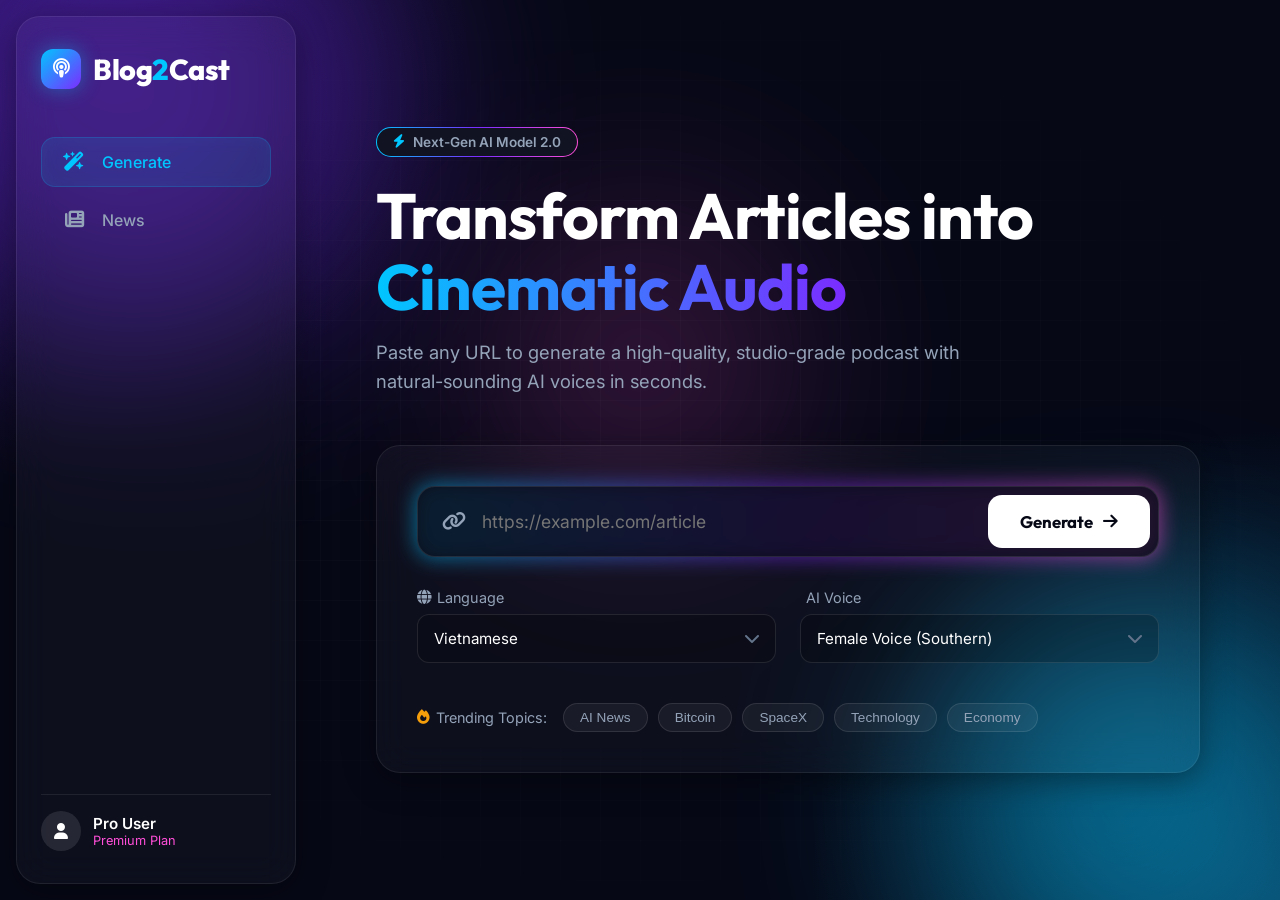
==== commit 9e973a3a: "fix fe" ====
--- a/blog-to-podcast/frontend/index.html
+++ b/blog-to-podcast/frontend/index.html
@@ -1,211 +1,227 @@
-﻿<!DOCTYPE html>
+<!DOCTYPE html>
 <html lang="en">
 <head>
     <meta charset="UTF-8">
     <meta name="viewport" content="width=device-width, initial-scale=1.0">
-    <title>Blog to Podcast AI Converter</title>
-    <meta name="description" content="Convert blog posts and articles into high-quality podcast audio using AI with natural-sounding voices.">
+    <title>Blog2Cast | AI Podcast Generator</title>
+    <meta name="description" content="Premium AI Podcast Generation Platform.">
     <!-- Fonts & Icons -->
-    <link href="https://fonts.googleapis.com/css2?family=Inter:wght@300;400;500;600;700&family=Outfit:wght@500;600;700;800&display=swap" rel="stylesheet">
+    <link href="https://fonts.googleapis.com/css2?family=Inter:wght@300;400;500;600;700&family=Outfit:wght@400;500;600;700;800&display=swap" rel="stylesheet">
     <link rel="stylesheet" href="https://cdn.jsdelivr.net/npm/@fortawesome/fontawesome-free@6.4.0/css/all.min.css">
     <!-- CSS -->
-    <link rel="stylesheet" href="styles.css?v=4">
+    <link rel="stylesheet" href="styles.css?v=5">
 </head>
 <body>
-    <!-- Background Elements -->
+    <!-- Immersive Background Effects -->
     <div class="bg-effects">
         <div class="orb orb-1"></div>
         <div class="orb orb-2"></div>
         <div class="orb orb-3"></div>
         <div class="grid-overlay"></div>
-    </div>
-
-    <div class="app-layout">
-        <!-- Sidebar -->
-        <aside class="sidebar glass-effect" style="border-radius: 0; border-top: none; border-bottom: none; border-left: none;">
+        <div class="noise-overlay"></div>
+    </div>
+
+    <div class="dashboard-layout">
+        <!-- LEFT SIDEBAR -->
+        <aside class="sidebar glass-panel">
             <div class="logo">
                 <div class="logo-icon">
                     <i class="fa-solid fa-podcast"></i>
                 </div>
                 <h1>Blog<span>2</span>Cast</h1>
             </div>
+            
             <nav class="nav-menu">
                 <a href="index.html" class="nav-item active">
                     <i class="fa-solid fa-wand-magic-sparkles"></i>
-                    <span>Create Podcast</span>
+                    <span>Generate</span>
                 </a>
                 <a href="news.html" class="nav-item">
                     <i class="fa-solid fa-newspaper"></i>
                     <span>News</span>
                 </a>
             </nav>
+
+            <div class="sidebar-footer">
+                <div class="user-profile">
+                    <div class="avatar"><i class="fa-solid fa-user"></i></div>
+                    <div class="user-info">
+                        <span class="name">Pro User</span>
+                        <span class="plan">Premium Plan</span>
+                    </div>
+                </div>
+            </div>
         </aside>
 
-        <!-- Main Content -->
-        <div class="main-content">
-            <main class="app-container">
-                <!-- Header -->
-                <header class="app-header">
-                    <h2 style="font-family: 'Outfit', sans-serif; font-size: 2.5rem; margin-bottom: 10px;">Convert an Article</h2>
-                    <p class="tagline">Turn any blog post into an amazing audio experience</p>
-                </header>
-
-                <!-- Main Form Card -->
-                <section class="card glass-effect form-section" id="form-container">
-                    <form id="convert-form" novalidate>
-                        <div class="input-group">
-                            <label for="url-input">Article URL</label>
-                            <div class="input-field">
-                                <i class="fa-solid fa-link icon-left"></i>
-                                <input type="url" id="url-input" placeholder="https://example.com/your-article.html" required autocomplete="off">
-                                <div class="input-highlight"></div>
+        <!-- CENTER CONTENT -->
+        <main class="center-panel">
+            <header class="hero-section">
+                <div class="badge-glow">
+                    <div class="badge-content">
+                        <i class="fa-solid fa-bolt"></i> Next-Gen AI Model 2.0
+                    </div>
+                </div>
+                <h1 class="hero-title">Transform Articles into<br><span class="gradient-text">Cinematic Audio</span></h1>
+                <p class="hero-subtitle">Paste any URL to generate a high-quality, studio-grade podcast with natural-sounding AI voices in seconds.</p>
+            </header>
+
+            <section class="input-section glass-panel">
+                <form id="convert-form" novalidate>
+                    <div class="main-input-wrapper">
+                        <div class="url-input-container">
+                            <i class="fa-solid fa-link icon-glow"></i>
+                            <input type="url" id="url-input" placeholder="https://example.com/article" required autocomplete="off">
+                            <button type="submit" class="btn-generate" id="submit-btn">
+                                <span class="btn-text">Generate</span>
+                                <i class="fa-solid fa-arrow-right"></i>
+                                <div class="loader-spinner hidden" id="btn-loader"></div>
+                            </button>
+                        </div>
+                        <div class="input-glow-border"></div>
+                    </div>
+
+                    <div class="settings-row">
+                        <div class="setting-group">
+                            <label><i class="fa-solid fa-globe"></i> Language</label>
+                            <div class="select-wrapper">
+                                <select id="language-select">
+                                    <option value="vi">Vietnamese</option>
+                                    <option value="en">English</option>
+                                    <option value="fr">French (Français)</option>
+                                    <option value="ja">Japanese (日本語)</option>
+                                </select>
+                                <i class="fa-solid fa-chevron-down select-icon"></i>
                             </div>
                         </div>
-
-                        <div class="settings-row">
-                            <div class="input-group half">
-                                <label for="language-select">Language</label>
-                                <div class="select-field">
-                                    <i class="fa-solid fa-globe icon-left"></i>
-                                    <select id="language-select">
-                                        <option value="vi">Vietnamese</option>
-                                        <option value="en">English</option>
-                                        <option value="fr">French (Français)</option>
-                                        <option value="ja">Japanese (日本語)</option>
-                                    </select>
-                                    <i class="fa-solid fa-chevron-down icon-right"></i>
-                                </div>
+                        <div class="setting-group">
+                            <label><i class="fa-solid fa-waveform-lines"></i> AI Voice</label>
+                            <div class="select-wrapper">
+                                <select id="voice-select">
+                                    <option value="vi-VN-Neural2-A">Female Voice (Southern)</option>
+                                </select>
+                                <i class="fa-solid fa-chevron-down select-icon"></i>
                             </div>
-                            <div class="input-group half">
-                                <label for="voice-select">AI Voice</label>
-                                <div class="select-field">
-                                    <i class="fa-solid fa-waveform-lines icon-left"></i>
-                                    <select id="voice-select">
-                                        <option value="vi-VN-Neural2-A">Female Voice (Southern)</option>
-                                    </select>
-                                    <i class="fa-solid fa-chevron-down icon-right"></i>
-                                </div>
-                            </div>
-                        </div>
-
-                        <button type="submit" class="btn btn-primary btn-glow" id="submit-btn">
-                            <span class="btn-text">Start Creating Podcast</span>
-                            <i class="fa-solid fa-wand-magic-sparkles"></i>
-                            <div class="loader-spinner hidden" id="btn-loader"></div>
+                        </div>
+                    </div>
+                </form>
+                
+                <div class="trending-section">
+                    <span class="trending-label"><i class="fa-solid fa-fire"></i> Trending Topics:</span>
+                    <div class="chips-container" id="trending-chips">
+                        <button class="topic-chip">AI News</button>
+                        <button class="topic-chip">Bitcoin</button>
+                        <button class="topic-chip">SpaceX</button>
+                        <button class="topic-chip">Technology</button>
+                        <button class="topic-chip">Economy</button>
+                    </div>
+                </div>
+            </section>
+        </main>
+
+        <!-- RIGHT PANEL (Dynamic View) -->
+        <aside class="right-panel hidden" id="main-right-panel">
+            
+
+            <!-- State 2: Generating -->
+            <div id="state-generating" class="panel-state hidden glass-panel">
+                <div class="generating-animation">
+                    <div class="ai-core"></div>
+                    <div class="pulse-ring ring-1"></div>
+                    <div class="pulse-ring ring-2"></div>
+                    <div class="pulse-ring ring-3"></div>
+                </div>
+                <h3 class="generating-text">Synthesizing Audio...</h3>
+                
+                <div class="progress-steps">
+                    <div class="p-step active" id="step-1">
+                        <div class="step-dot"></div>
+                        <span>Extracting content & analyzing</span>
+                    </div>
+                    <div class="p-step" id="step-2">
+                        <div class="step-dot"></div>
+                        <span>Writing AI script</span>
+                    </div>
+                    <div class="p-step" id="step-3">
+                        <div class="step-dot"></div>
+                        <span>Generating neural voice</span>
+                    </div>
+                </div>
+            </div>
+
+            <!-- State 3: Result -->
+            <div id="state-result" class="panel-state hidden glass-panel result-layout">
+                <!-- Cover Art & Title -->
+                <div class="result-header">
+                    <div class="cover-art">
+                        <div class="cover-gradient"></div>
+                        <i class="fa-solid fa-podcast"></i>
+                    </div>
+                    <div class="track-info">
+                        <h3 id="result-title">Generated Podcast</h3>
+                        <div class="track-meta">
+                            <span class="badge-tag">AI Generated</span>
+                            <span class="meta-dot">•</span>
+                            <span id="result-voice-name">Neural Voice</span>
+                        </div>
+                    </div>
+                </div>
+
+                <!-- Custom Audio Player -->
+                <div class="custom-player">
+                    <audio id="audio-player" preload="metadata"></audio>
+                    <div class="player-controls-row">
+                        <button id="play-pause-btn" class="play-btn">
+                            <i class="fa-solid fa-play"></i>
                         </button>
-                    </form>
-                </section>
-
-                <!-- Progress Tracker -->
-                <section class="progress-section hidden" id="progress-container">
-                    <div class="steps-wrapper glass-effect">
-                        <div class="step pending" id="step-1">
-                            <div class="step-icon-box">
-                                <i class="fa-solid fa-spider"></i>
-                                <div class="ring"></div>
-                            </div>
-                            <div class="step-info">
-                                <h3>Extract Content</h3>
-                                <p class="status-text">Waiting...</p>
-                            </div>
-                        </div>
-
-                        <div class="step-divider"></div>
-
-                        <div class="step pending" id="step-2">
-                            <div class="step-icon-box">
-                                <i class="fa-solid fa-brain"></i>
-                                <div class="ring"></div>
-                            </div>
-                            <div class="step-info">
-                                <h3>AI Script Writing</h3>
-                                <p class="status-text">Waiting...</p>
-                            </div>
-                        </div>
-
-                        <div class="step-divider"></div>
-
-                        <div class="step pending" id="step-3">
-                            <div class="step-icon-box">
-                                <i class="fa-solid fa-compact-disc"></i>
-                                <div class="ring"></div>
-                            </div>
-                            <div class="step-info">
-                                <h3>Audio Synthesis</h3>
-                                <p class="status-text">Waiting...</p>
-                            </div>
-                        </div>
-                    </div>
-                </section>
-
-                <!-- Result Section -->
-                <section class="result-section hidden" id="result-container">
-                    <div class="result-layout">
-                        <!-- Top Block: Audio & Summary -->
-                        <div class="result-top card glass-effect">
-                            <div class="success-header">
-                                <div class="success-icon-wrapper">
-                                    <i class="fa-solid fa-circle-check"></i>
-                                </div>
-                                <h2>Podcast Ready!</h2>
-                            </div>
-
-                            <div class="audio-player-container">
-                                <audio id="audio-player" controls preload="metadata">
-                                    Your browser does not support the audio element.
-                                </audio>
-                            </div>
-
-                            <div class="summary-container" style="flex: 1; display: flex; flex-direction: column; min-height: 200px;">
-                                <div class="summary-header" style="display: flex; justify-content: space-between; align-items: center; margin-bottom: 10px;">
-                                    <h3 style="margin: 0;"><i class="fa-solid fa-file-lines"></i> Content Summary</h3>
-                                    <div class="summary-tabs" style="display: flex; gap: 4px; background: rgba(255, 255, 255, 0.05); padding: 4px; border-radius: 8px;">
-                                        <button type="button" id="tab-original" class="tab-btn active" style="background: var(--primary-color); border: none; padding: 6px 12px; border-radius: 6px; color: white; cursor: pointer; font-size: 0.85rem; font-weight: 600; transition: all 0.3s ease;">Original</button>
-                                        <button type="button" id="tab-translated" class="tab-btn" style="background: transparent; border: none; padding: 6px 12px; border-radius: 6px; color: var(--text-secondary); cursor: pointer; font-size: 0.85rem; font-weight: 600; transition: all 0.3s ease;">Translated</button>
-                                    </div>
-                                </div>
-                                <div class="summary-content" id="dynamic-summary-content" style="flex: 1; font-size: 1rem; line-height: 1.6; color: var(--text-primary); background: rgba(255, 255, 255, 0.03); padding: 15px; border-radius: 8px; overflow-y: auto; max-height: 350px;">
-                                    <p>Loading summary...</p>
-                                </div>
-                            </div>
-
-                            <div class="action-buttons">
-                                <a href="#" id="download-btn" class="btn btn-secondary" download>
-                                    <i class="fa-solid fa-download"></i> Download MP3
-                                </a>
-                                <button id="reset-btn" class="btn btn-outline">
-                                    <i class="fa-solid fa-rotate-left"></i> Start Over
-                                </button>
-                            </div>
-                        </div>
-
-                        <!-- Bottom Block: AI Q&A Chat -->
-                        <div class="result-bottom card glass-effect ai-chat-container">
-                            <div class="chat-header">
-                                <i class="fa-solid fa-robot"></i>
-                                <h3>AI Assistant - Q&A</h3>
-                            </div>
-
-                            <div class="chat-messages" id="chat-messages">
-                                <div class="message ai-message">
-                                    <div class="message-avatar"><i class="fa-solid fa-robot"></i></div>
-                                    <div class="message-bubble">
-                                        Hi there! I'm your AI assistant. Do you have any questions about this podcast?
-                                    </div>
-                                </div>
-                            </div>
-
-                            <div class="chat-input-area">
-                                <input type="text" id="chat-input" placeholder="Ask AI about this podcast..." autocomplete="off">
-                                <button id="send-chat-btn" class="btn-icon">
-                                    <i class="fa-solid fa-paper-plane"></i>
-                                </button>
-                            </div>
-                        </div>
-                    </div>
-                </section>
-            </main>
-        </div>
+                        <div class="waveform-container" id="waveform-container">
+                            <div class="waveform-progress" id="waveform-progress"></div>
+                            <!-- Bars generated by JS -->
+                        </div>
+                        <span class="time-display" id="time-display">0:00</span>
+                    </div>
+                </div>
+
+                <!-- Actions -->
+                <div class="action-buttons">
+                    <a href="#" id="download-btn" class="btn-action primary" download>
+                        <i class="fa-solid fa-download"></i> Download MP3
+                    </a>
+                    <button id="reset-btn" class="btn-action secondary">
+                        <i class="fa-solid fa-rotate-left"></i> Create New
+                    </button>
+                </div>
+
+                <!-- Summary Tabs -->
+                <div class="summary-section">
+                    <div class="section-title">
+                        <i class="fa-solid fa-file-lines"></i> Transcript & Summary
+                    </div>
+                    <div class="summary-tabs">
+                         <button id="tab-original" class="tab-btn active">Original</button>
+                         <button id="tab-translated" class="tab-btn">Translated</button>
+                    </div>
+                    <div class="summary-content" id="dynamic-summary-content">
+                        <!-- Content loaded here -->
+                    </div>
+                </div>
+
+                <!-- AI Chat -->
+                <div class="ai-chat-section">
+                    <div class="chat-header">
+                        <i class="fa-solid fa-sparkles text-gradient"></i> 
+                        <span>Ask AI Assistant</span>
+                    </div>
+                    <div class="chat-messages" id="chat-messages">
+                        <!-- Chat messages -->
+                    </div>
+                    <div class="chat-input-area">
+                        <input type="text" id="chat-input" placeholder="Ask about this podcast..." autocomplete="off">
+                        <button id="send-chat-btn"><i class="fa-solid fa-arrow-up"></i></button>
+                    </div>
+                </div>
+            </div>
+
+        </aside>
     </div>
 
     <!-- Error Toast -->
@@ -215,68 +231,36 @@
         </div>
         <div class="toast-content">
             <h4>Connection Error</h4>
-            <p id="error-msg">Unable to fetch data from the URL.</p>
+            <p id="error-msg">Unable to fetch data.</p>
         </div>
         <button class="close-toast" id="close-toast-btn">
             <i class="fa-solid fa-xmark"></i>
         </button>
     </div>
 
-    <!-- Explain Popup -->
-    <div id="explain-popup" style="
-        display: none;
-        position: fixed;
-        z-index: 9999;
-        background: #1e1e2e;
-        border: 1px solid rgba(139,92,246,0.4);
-        border-radius: 12px;
-        padding: 16px;
-        max-width: 320px;
-        min-width: 220px;
-        box-shadow: 0 8px 32px rgba(0,0,0,0.5);
-        font-family: 'Inter', sans-serif;
-    ">
-        <div style="display:flex; justify-content:space-between; align-items:center; margin-bottom:10px;">
-            <span style="font-size:0.8rem; color:#a78bfa; font-weight:600; text-transform:uppercase; letter-spacing:0.05em;">
-                <i class="fa-solid fa-book-open"></i> Explain
-            </span>
-            <button id="explain-popup-close" style="background:none;border:none;color:#888;cursor:pointer;font-size:1rem;">
-                <i class="fa-solid fa-xmark"></i>
-            </button>
-        </div>
-        <div id="explain-popup-word" style="font-size:1rem; font-weight:700; color:#e2e8f0; margin-bottom:8px;"></div>
-        <div id="explain-popup-body" style="font-size:0.9rem; color:#cbd5e1; line-height:1.6;">
-            <div id="explain-loading" style="text-align:center; padding:10px;">
-                <i class="fa-solid fa-spinner fa-spin" style="color:#a78bfa;"></i> Explaining...
+    <!-- Explain Popup & Tooltip -->
+    <div id="selection-tooltip" class="selection-tooltip" style="display: none;">
+        <i class="fa-solid fa-book-open"></i> Explain
+    </div>
+    
+    <div id="explain-popup" class="explain-popup glass-panel" style="display: none;">
+        <div class="explain-header">
+            <span class="explain-title"><i class="fa-solid fa-book-open"></i> AI Explanation</span>
+            <button id="explain-popup-close" class="explain-close"><i class="fa-solid fa-xmark"></i></button>
+        </div>
+        <div id="explain-popup-word" class="explain-word"></div>
+        <div class="explain-body">
+            <div id="explain-loading" class="explain-loader">
+                <i class="fa-solid fa-circle-notch fa-spin"></i> Analyzing...
             </div>
             <div id="explain-content" style="display:none;">
-                <div id="explain-meaning" style="margin-bottom:8px;"></div>
-                <div id="explain-example" style="font-style:italic; color:#94a3b8; font-size:0.85rem; border-left:2px solid #a78bfa; padding-left:8px;"></div>
-            </div>
-            <div id="explain-error" style="display:none; color:#f87171;"></div>
-        </div>
-    </div>
-
-    <!-- Selection Tooltip -->
-    <div id="selection-tooltip" style="
-        display: none;
-        position: fixed;
-        z-index: 9998;
-        background: #7c3aed;
-        color: white;
-        border-radius: 8px;
-        padding: 6px 12px;
-        font-size: 0.85rem;
-        font-weight: 600;
-        cursor: pointer;
-        box-shadow: 0 4px 12px rgba(124,58,237,0.5);
-        white-space: nowrap;
-        user-select: none;
-    ">
-        <i class="fa-solid fa-book-open"></i> Explain
-    </div>
-
-    <!-- Script -->
-    <script src="app.js?v=7"></script>
+                <div id="explain-meaning" class="explain-meaning"></div>
+                <div id="explain-example" class="explain-example"></div>
+            </div>
+            <div id="explain-error" class="explain-error" style="display:none;"></div>
+        </div>
+    </div>
+
+    <script src="app.js?v=8"></script>
 </body>
 </html>
--- a/blog-to-podcast/frontend/styles.css
+++ b/blog-to-podcast/frontend/styles.css
@@ -1,18 +1,43 @@
+/* ==========================================================================
+   CSS Variables & Tokens
+   ========================================================================== */
 :root {
-    --primary: #00e5ff;
-    --primary-dark: #00b8cc;
-    --secondary: #7000ff;
-    --bg-dark: #0a0a14;
-    --card-bg: rgba(25, 25, 35, 0.6);
-    --text-main: #f0f0f5;
-    --text-muted: #9aa0a6;
-    --border-color: rgba(255, 255, 255, 0.1);
-    --glass-shadow: 0 8px 32px 0 rgba(0, 0, 0, 0.37);
-    --success: #00e676;
-    --error: #ff3d00;
-    --pending: #ffa000;
-}
-
+    /* Color Palette */
+    --bg-main: #060816;
+    --bg-panel: rgba(20, 22, 35, 0.4);
+    
+    --neon-cyan: #00c6ff;
+    --neon-purple: #7b2cff;
+    --neon-pink: #ff4fd8;
+    --neon-blue: #4facfe;
+    
+    /* Text Colors */
+    --text-primary: #ffffff;
+    --text-secondary: #94a3b8;
+    --text-muted: #64748b;
+    
+    /* Gradients */
+    --gradient-primary: linear-gradient(135deg, var(--neon-cyan), var(--neon-purple));
+    --gradient-glow: linear-gradient(90deg, var(--neon-cyan), var(--neon-purple), var(--neon-pink));
+    
+    /* Glassmorphism */
+    --glass-bg: rgba(255, 255, 255, 0.03);
+    --glass-border: rgba(255, 255, 255, 0.08);
+    --glass-shadow: 0 8px 32px 0 rgba(0, 0, 0, 0.4);
+    --glass-blur: blur(18px);
+    
+    /* Typography */
+    --font-sans: 'Inter', sans-serif;
+    --font-display: 'Outfit', sans-serif;
+    
+    /* States */
+    --success: #10b981;
+    --error: #ef4444;
+}
+
+/* ==========================================================================
+   Reset & Base Styles
+   ========================================================================== */
 * {
     margin: 0;
     padding: 0;
@@ -20,15 +45,26 @@
 }
 
 body {
-    font-family: 'Inter', sans-serif;
-    background-color: var(--bg-dark);
-    color: var(--text-main);
+    font-family: var(--font-sans);
+    background-color: var(--bg-main);
+    color: var(--text-primary);
     min-height: 100vh;
-    overflow-x: hidden;
-    position: relative;
-}
-
-/* Background Effects */
+    overflow: hidden; /* Prevent scrolling on body, let panels scroll */
+    -webkit-font-smoothing: antialiased;
+}
+
+/* Typography Utilities */
+.gradient-text {
+    background: var(--gradient-glow);
+    -webkit-background-clip: text;
+    -webkit-text-fill-color: transparent;
+    background-size: 200% auto;
+    animation: gradientShift 4s linear infinite;
+}
+
+/* ==========================================================================
+   Background Effects
+   ========================================================================== */
 .bg-effects {
     position: fixed;
     top: 0;
@@ -37,111 +73,138 @@
     height: 100vh;
     z-index: -1;
     overflow: hidden;
+    background: radial-gradient(circle at top left, #1b1145 0%, transparent 30%),
+                radial-gradient(circle at bottom right, #0b3b5a 0%, transparent 30%),
+                var(--bg-main);
 }
 
 .orb {
     position: absolute;
     border-radius: 50%;
-    filter: blur(80px);
-    opacity: 0.5;
-    animation: float 20s infinite alternate;
+    filter: blur(100px);
+    opacity: 0.4;
+    animation: floatOrb 25s infinite alternate ease-in-out;
 }
 
 .orb-1 {
+    width: 500px;
+    height: 500px;
+    background: var(--neon-purple);
+    top: -150px;
+    left: -100px;
+}
+
+.orb-2 {
     width: 400px;
     height: 400px;
-    background: radial-gradient(circle, var(--secondary), transparent 70%);
-    top: -100px;
-    left: -100px;
-}
-
-.orb-2 {
+    background: var(--neon-cyan);
+    bottom: -100px;
+    right: -50px;
+    animation-delay: -5s;
+}
+
+.orb-3 {
     width: 300px;
     height: 300px;
-    background: radial-gradient(circle, var(--primary), transparent 70%);
-    bottom: -50px;
-    right: -50px;
-    animation-delay: -5s;
-}
-
-.orb-3 {
-    width: 250px;
-    height: 250px;
-    background: radial-gradient(circle, #ff007f, transparent 70%);
-    top: 50%;
+    background: var(--neon-pink);
+    top: 40%;
     left: 50%;
     transform: translate(-50%, -50%);
-    opacity: 0.3;
+    opacity: 0.2;
     animation-delay: -10s;
 }
 
 .grid-overlay {
     position: absolute;
-    top: 0;
-    left: 0;
-    width: 100%;
-    height: 100%;
-    background-image: linear-gradient(rgba(255, 255, 255, 0.03) 1px, transparent 1px),
-    linear-gradient(90deg, rgba(255, 255, 255, 0.03) 1px, transparent 1px);
-    background-size: 30px 30px;
-    opacity: 0.5;
-}
-
-@keyframes float {
-    0% { transform: translate(0, 0) scale(1); }
-    33% { transform: translate(30px, -50px) scale(1.1); }
-    66% { transform: translate(-20px, 20px) scale(0.9); }
-    100% { transform: translate(0, 0) scale(1); }
-}
-
-/* Layout & Sidebar */
-.app-layout {
+    inset: 0;
+    background-image: 
+        linear-gradient(rgba(255, 255, 255, 0.02) 1px, transparent 1px),
+        linear-gradient(90deg, rgba(255, 255, 255, 0.02) 1px, transparent 1px);
+    background-size: 40px 40px;
+    mask-image: radial-gradient(ellipse at center, black 40%, transparent 80%);
+    -webkit-mask-image: radial-gradient(ellipse at center, black 40%, transparent 80%);
+}
+
+/* ==========================================================================
+   Layout Architecture
+   ========================================================================== */
+.dashboard-layout {
     display: flex;
     width: 100vw;
-    min-height: 100vh;
-}
-
+    height: 100vh;
+    padding: 1rem;
+    gap: 1rem;
+}
+
+.glass-panel {
+    background: var(--glass-bg);
+    backdrop-filter: var(--glass-blur);
+    -webkit-backdrop-filter: var(--glass-blur);
+    border: 1px solid var(--glass-border);
+    border-radius: 24px;
+    box-shadow: var(--glass-shadow);
+}
+
+/* ==========================================================================
+   Left Sidebar
+   ========================================================================== */
 .sidebar {
-    width: 260px;
-    background: rgba(20, 20, 25, 0.7);
-    backdrop-filter: blur(20px);
-    -webkit-backdrop-filter: blur(20px);
-    border-right: 1px solid var(--border-color);
+    width: 280px;
+    display: flex;
+    flex-direction: column;
     padding: 2rem 1.5rem;
-    display: flex;
-    flex-direction: column;
-    z-index: 10;
+    flex-shrink: 0;
 }
 
 .sidebar .logo {
-    justify-content: flex-start;
+    display: flex;
+    align-items: center;
+    gap: 12px;
     margin-bottom: 3rem;
 }
 
-.sidebar .logo-icon {
-    font-size: 2rem;
-}
-
-.sidebar .logo h1 {
-    font-size: 2rem;
+.logo-icon {
+    width: 40px;
+    height: 40px;
+    background: var(--gradient-primary);
+    border-radius: 12px;
+    display: flex;
+    align-items: center;
+    justify-content: center;
+    font-size: 1.2rem;
+    color: white;
+    box-shadow: 0 0 20px rgba(0, 198, 255, 0.4);
+}
+
+.logo h1 {
+    font-family: var(--font-display);
+    font-size: 1.8rem;
+    font-weight: 800;
+    letter-spacing: -0.5px;
+}
+
+.logo h1 span {
+    color: var(--neon-cyan);
 }
 
 .nav-menu {
     display: flex;
     flex-direction: column;
     gap: 0.5rem;
+    flex-grow: 1;
 }
 
 .nav-item {
     display: flex;
     align-items: center;
-    gap: 15px;
+    gap: 16px;
     padding: 14px 20px;
-    border-radius: 12px;
-    color: var(--text-muted);
+    border-radius: 14px;
+    color: var(--text-secondary);
     text-decoration: none;
     font-weight: 500;
     transition: all 0.3s ease;
+    border: 1px solid transparent;
 }
 
 .nav-item i {
@@ -152,540 +215,782 @@
 
 .nav-item:hover {
     background: rgba(255, 255, 255, 0.05);
+    color: var(--text-primary);
+}
+
+.nav-item.active {
+    background: rgba(0, 198, 255, 0.1);
+    color: var(--neon-cyan);
+    border: 1px solid rgba(0, 198, 255, 0.2);
+    box-shadow: inset 0 0 20px rgba(0, 198, 255, 0.05);
+}
+
+.sidebar-footer {
+    margin-top: auto;
+    padding-top: 1rem;
+    border-top: 1px solid var(--glass-border);
+}
+
+.user-profile {
+    display: flex;
+    align-items: center;
+    gap: 12px;
+}
+
+.avatar {
+    width: 40px;
+    height: 40px;
+    border-radius: 50%;
+    background: rgba(255, 255, 255, 0.1);
+    display: flex;
+    align-items: center;
+    justify-content: center;
+}
+
+.user-info {
+    display: flex;
+    flex-direction: column;
+}
+
+.user-info .name {
+    font-size: 0.95rem;
+    font-weight: 600;
+}
+
+.user-info .plan {
+    font-size: 0.8rem;
+    color: var(--neon-pink);
+}
+
+/* ==========================================================================
+   Center Panel (Main Input)
+   ========================================================================== */
+.center-panel {
+    flex-grow: 1;
+    display: flex;
+    flex-direction: column;
+    justify-content: center;
+    padding: 0 4rem;
+    overflow-y: auto;
+}
+
+.center-panel::-webkit-scrollbar { width: 0px; }
+
+.hero-section {
+    margin-bottom: 3rem;
+}
+
+.badge-glow {
+    display: inline-block;
+    padding: 1px;
+    background: var(--gradient-glow);
+    border-radius: 100px;
+    margin-bottom: 1.5rem;
+}
+
+.badge-content {
+    background: #111322;
+    padding: 6px 16px;
+    border-radius: 100px;
+    font-size: 0.85rem;
+    font-weight: 600;
+    display: flex;
+    align-items: center;
+    gap: 8px;
+    color: var(--text-secondary);
+}
+
+.badge-content i {
+    color: var(--neon-cyan);
+}
+
+.hero-title {
+    font-family: var(--font-display);
+    font-size: 4rem;
+    line-height: 1.1;
+    margin-bottom: 1rem;
+    letter-spacing: -1px;
+}
+
+.hero-subtitle {
+    font-size: 1.15rem;
+    color: var(--text-secondary);
+    max-width: 600px;
+    line-height: 1.6;
+}
+
+.input-section {
+    padding: 2.5rem;
+}
+
+.main-input-wrapper {
+    position: relative;
+    margin-bottom: 2rem;
+}
+
+.input-glow-border {
+    position: absolute;
+    inset: -2px;
+    background: var(--gradient-glow);
+    border-radius: 20px;
+    z-index: -1;
+    opacity: 0.5;
+    filter: blur(10px);
+    transition: opacity 0.3s;
+}
+
+.url-input-container {
+    display: flex;
+    align-items: center;
+    background: rgba(10, 12, 25, 0.8);
+    border: 1px solid rgba(255, 255, 255, 0.1);
+    border-radius: 18px;
+    padding: 8px 8px 8px 24px;
+    position: relative;
+}
+
+.url-input-container:focus-within + .input-glow-border {
+    opacity: 1;
+}
+
+.icon-glow {
+    color: var(--text-secondary);
+    font-size: 1.2rem;
+}
+
+.url-input-container:focus-within .icon-glow {
+    color: var(--neon-cyan);
+}
+
+#url-input, #topic-input {
+    flex-grow: 1;
+    background: transparent;
+    border: none;
+    padding: 16px;
     color: white;
-}
-
-.nav-item.active {
-    background: linear-gradient(135deg, rgba(0, 229, 255, 0.1), rgba(112, 0, 255, 0.1));
-    color: var(--primary);
-    border-left: 4px solid var(--primary);
-}
-
-.main-content {
+    font-size: 1.1rem;
+    font-family: var(--font-sans);
+    outline: none;
+}
+
+.btn-generate {
+    background: var(--text-primary);
+    color: var(--bg-main);
+    border: none;
+    padding: 16px 32px;
+    border-radius: 14px;
+    font-family: var(--font-display);
+    font-weight: 700;
+    font-size: 1.05rem;
+    cursor: pointer;
+    display: flex;
+    align-items: center;
+    gap: 10px;
+    transition: all 0.3s;
+}
+
+.btn-generate:hover {
+    transform: scale(1.02);
+    box-shadow: 0 0 20px rgba(255, 255, 255, 0.3);
+}
+
+.btn-generate:disabled {
+    opacity: 0.7;
+    cursor: not-allowed;
+    transform: none;
+}
+
+.settings-row {
+    display: flex;
+    gap: 1.5rem;
+    margin-bottom: 2.5rem;
+}
+
+.setting-group {
     flex: 1;
-    display: flex;
-    flex-direction: column;
-    overflow-y: auto;
-    height: 100vh;
-}
-
-/* Main Container */
-.app-container {
-    width: 100%;
-    max-width: 1000px;
-    margin: 0 auto;
-    padding: 2rem;
-    z-index: 1;
-    display: flex;
-    flex-direction: column;
-    gap: 2rem;
-}
-
-/* Header */
-.app-header {
-    text-align: center;
-    margin-bottom: 1rem;
-}
-
-.logo {
-    display: flex;
-    align-items: center;
-    justify-content: center;
-    gap: 15px;
-    margin-bottom: 10px;
-}
-
-.logo-icon {
-    font-size: 2.5rem;
-    color: var(--primary);
-    filter: drop-shadow(0 0 10px rgba(0, 229, 255, 0.5));
-}
-
-.logo h1 {
-    font-family: 'Outfit', sans-serif;
-    font-size: 3rem;
-    font-weight: 800;
-    letter-spacing: -1px;
-}
-
-.logo h1 span {
-    color: var(--primary);
-}
-
-.tagline {
-    color: var(--text-muted);
-    font-size: 1.1rem;
-    font-weight: 300;
-}
-
-/* Glass Effect Core */
-.glass-effect {
-    background: var(--card-bg);
-    backdrop-filter: blur(16px);
-    -webkit-backdrop-filter: blur(16px);
-    border: 1px solid var(--border-color);
-    border-radius: 24px;
-    box-shadow: var(--glass-shadow);
-}
-
-.card {
-    padding: 2.5rem;
-    transition: transform 0.3s ease, box-shadow 0.3s ease;
-}
-
-.card:hover {
-    box-shadow: 0 12px 40px 0 rgba(0, 0, 0, 0.5);
-    border-color: rgba(255, 255, 255, 0.2);
-}
-
-/* Form Styles */
-#convert-form {
-    display: flex;
-    flex-direction: column;
-    gap: 1.5rem;
-}
-
-.input-group {
     display: flex;
     flex-direction: column;
     gap: 8px;
 }
 
-.settings-row {
-    display: flex;
-    gap: 1.5rem;
-}
-
-.half {
-    flex: 1;
-}
-
-label {
+.setting-group label {
     font-size: 0.9rem;
-    font-weight: 500;
-    color: var(--text-main);
-    margin-left: 4px;
-}
-
-.input-field, .select-field {
+    color: var(--text-secondary);
+    display: flex;
+    align-items: center;
+    gap: 6px;
+}
+
+.select-wrapper {
     position: relative;
-    display: flex;
-    align-items: center;
-}
-
-.input-field input, .select-field select {
+}
+
+.select-wrapper select {
     width: 100%;
     background: rgba(0, 0, 0, 0.2);
     border: 1px solid rgba(255, 255, 255, 0.1);
     border-radius: 12px;
-    padding: 14px 45px;
+    padding: 14px 16px;
     color: white;
-    font-size: 1rem;
     font-family: inherit;
-    transition: all 0.3s ease;
+    font-size: 0.95rem;
+    appearance: none;
     outline: none;
-    appearance: none;
-}
-
-.input-field input:focus, .select-field select:focus {
-    border-color: var(--primary);
+    transition: all 0.3s;
+}
+
+.select-wrapper select:focus {
+    border-color: var(--neon-purple);
     background: rgba(0, 0, 0, 0.4);
-    box-shadow: 0 0 0 4px rgba(0, 229, 255, 0.1);
-}
-
-.icon-left {
-    position: absolute;
-    left: 16px;
-    color: var(--text-muted);
-    font-size: 1.1rem;
-    pointer-events: none;
-    transition: color 0.3s;
-}
-
-.icon-right {
+}
+
+.select-wrapper select option {
+    background: var(--bg-main);
+    color: white;
+}
+
+.select-icon {
     position: absolute;
     right: 16px;
+    top: 50%;
+    transform: translateY(-50%);
     color: var(--text-muted);
     pointer-events: none;
 }
 
-.input-field input:focus ~ .icon-left,
-.select-field select:focus ~ .icon-left {
-    color: var(--primary);
-}
-
-.select-field select option {
-    background: var(--bg-dark);
-    color: white;
-}
-
-/* Buttons */
-.btn {
-    border: none;
-    border-radius: 12px;
-    padding: 16px 24px;
-    font-size: 1.1rem;
-    font-weight: 600;
-    font-family: 'Outfit', sans-serif;
+.trending-section {
+    display: flex;
+    align-items: center;
+    gap: 1rem;
+    flex-wrap: wrap;
+}
+
+.trending-label {
+    font-size: 0.9rem;
+    color: var(--text-secondary);
+    display: flex;
+    align-items: center;
+    gap: 6px;
+}
+
+.trending-label i {
+    color: #f59e0b;
+}
+
+.chips-container {
+    display: flex;
+    gap: 10px;
+    flex-wrap: wrap;
+}
+
+.topic-chip {
+    background: rgba(255, 255, 255, 0.05);
+    border: 1px solid rgba(255, 255, 255, 0.1);
+    color: var(--text-secondary);
+    padding: 6px 16px;
+    border-radius: 100px;
+    font-size: 0.85rem;
     cursor: pointer;
-    display: flex;
-    align-items: center;
-    justify-content: center;
-    gap: 10px;
-    transition: all 0.3s ease;
-    text-decoration: none;
-}
-
-.btn-primary {
-    background: linear-gradient(135deg, var(--primary), var(--secondary));
-    color: white;
-    margin-top: 10px;
-    position: relative;
-    overflow: hidden;
-}
-
-.btn-primary:hover {
-    transform: translateY(-2px);
-    box-shadow: 0 8px 25px rgba(0, 229, 255, 0.4);
-}
-
-.btn-primary:active {
-    transform: translateY(1px);
-}
-
-.btn-primary:disabled {
-    opacity: 0.7;
-    cursor: not-allowed;
-    transform: none;
-}
-
-.btn-secondary {
+    transition: all 0.3s;
+}
+
+.topic-chip:hover {
     background: rgba(255, 255, 255, 0.1);
     color: white;
-    border: 1px solid rgba(255, 255, 255, 0.2);
-}
-
-.btn-secondary:hover {
-    background: rgba(255, 255, 255, 0.2);
-}
-
-.btn-outline {
-    background: transparent;
-    color: var(--text-muted);
+    border-color: rgba(255, 255, 255, 0.2);
+    transform: translateY(-2px);
+}
+
+/* ==========================================================================
+   Right Panel (Dynamic States)
+   ========================================================================== */
+.right-panel {
+    width: 450px;
+    position: relative;
+    flex-shrink: 0;
+}
+
+.panel-state {
+    position: absolute;
+    inset: 0;
+    display: flex;
+    flex-direction: column;
+    opacity: 0;
+    pointer-events: none;
+    transition: opacity 0.5s ease;
+    overflow-y: auto;
+    padding: 2rem;
+}
+
+.panel-state::-webkit-scrollbar { width: 0px; }
+
+.panel-state.active {
+    opacity: 1;
+    pointer-events: all;
+    z-index: 2;
+}
+
+/* State 1: Empty */
+#state-empty {
+    align-items: center;
+    justify-content: center;
+    text-align: center;
+}
+
+.empty-illustration {
+    position: relative;
+    width: 150px;
+    height: 150px;
+    margin-bottom: 2rem;
+    display: flex;
+    align-items: center;
+    justify-content: center;
+}
+
+.floating-circle {
+    position: absolute;
+    border-radius: 50%;
     border: 1px solid rgba(255, 255, 255, 0.1);
 }
 
-.btn-outline:hover {
-    color: white;
-    border-color: rgba(255, 255, 255, 0.3);
-}
-
-/* Loader */
-.loader-spinner {
-    width: 20px;
-    height: 20px;
-    border: 3px solid rgba(255,255,255,0.3);
+.circle-1 {
+    width: 100%;
+    height: 100%;
+    border-top-color: var(--neon-cyan);
+    animation: spinRotate 10s linear infinite;
+}
+
+.circle-2 {
+    width: 70%;
+    height: 70%;
+    border-bottom-color: var(--neon-purple);
+    animation: spinRotate 7s linear infinite reverse;
+}
+
+.floating-icon {
+    font-size: 3rem;
+    color: var(--text-secondary);
+    animation: float 4s ease-in-out infinite;
+}
+
+#state-empty h3 {
+    font-family: var(--font-display);
+    font-size: 1.5rem;
+    margin-bottom: 0.5rem;
+}
+
+#state-empty p {
+    color: var(--text-secondary);
+    font-size: 0.95rem;
+}
+
+/* State 2: Generating */
+#state-generating {
+    align-items: center;
+    justify-content: center;
+}
+
+.generating-animation {
+    position: relative;
+    width: 120px;
+    height: 120px;
+    margin-bottom: 2rem;
+    display: flex;
+    align-items: center;
+    justify-content: center;
+}
+
+.ai-core {
+    width: 40px;
+    height: 40px;
+    background: var(--gradient-primary);
     border-radius: 50%;
-    border-top-color: white;
-    animation: spin 1s ease-in-out infinite;
-}
-
-@keyframes spin {
-    to { transform: rotate(360deg); }
-}
-
-/* Progress Steps */
-.steps-wrapper {
-    padding: 2rem;
-    display: flex;
-    flex-direction: column;
-    gap: 0;
-}
-
-.step {
-    display: flex;
-    align-items: center;
-    gap: 20px;
-    padding: 10px 0;
-    position: relative;
-    transition: all 0.3s ease;
-}
-
-.step-divider {
-    height: 30px;
-    width: 2px;
-    background: rgba(255, 255, 255, 0.1);
-    margin-left: 24px;
-    transition: all 0.3s ease;
-}
-
-.step-icon-box {
-    width: 50px;
-    height: 50px;
+    box-shadow: 0 0 30px var(--neon-purple);
+    animation: pulseCore 2s ease-in-out infinite;
+}
+
+.pulse-ring {
+    position: absolute;
+    inset: 0;
+    border: 2px solid var(--neon-cyan);
     border-radius: 50%;
-    background: rgba(255, 255, 255, 0.05);
-    display: flex;
-    align-items: center;
-    justify-content: center;
-    font-size: 1.2rem;
-    color: var(--text-muted);
-    position: relative;
-    border: 2px solid rgba(255, 255, 255, 0.1);
-    transition: all 0.3s ease;
-}
-
-.step-info h3 {
-    font-size: 1.1rem;
-    font-weight: 600;
-    margin-bottom: 4px;
-    color: var(--text-muted);
-}
-
-.status-text {
-    font-size: 0.85rem;
-    color: rgba(255, 255, 255, 0.4);
-}
-
-/* Step States */
-.step.active .step-icon-box {
-    color: var(--primary);
-    border-color: var(--primary);
-    background: rgba(0, 229, 255, 0.1);
-    box-shadow: 0 0 20px rgba(0, 229, 255, 0.3);
-}
-
-.step.active .step-info h3 {
-    color: white;
-}
-
-.step.active .status-text {
-    color: var(--primary);
-}
-
-.step.active .ring {
-    position: absolute;
-    top: -2px; left: -2px; right: -2px; bottom: -2px;
-    border-radius: 50%;
-    border: 2px solid transparent;
-    border-top-color: var(--primary);
-    animation: spin 1.5s linear infinite;
-}
-
-.step.done .step-icon-box {
-    color: var(--success);
-    border-color: var(--success);
-    background: rgba(0, 230, 118, 0.1);
-}
-
-.step.done .step-info h3 {
-    color: white;
-}
-
-.step.done .status-text {
-    color: var(--success);
-}
-
-.step.done + .step-divider {
-    background: var(--success);
-}
-
-.step.error .step-icon-box {
-    color: var(--error);
-    border-color: var(--error);
-    background: rgba(255, 61, 0, 0.1);
-}
-
-.step.error .status-text {
-    color: var(--error);
-}
-
-/* Result Section (Stacked) */
-.result-layout {
+    opacity: 0;
+}
+
+.ring-1 { animation: pulseRing 3s cubic-bezier(0.215, 0.61, 0.355, 1) infinite; }
+.ring-2 { animation: pulseRing 3s cubic-bezier(0.215, 0.61, 0.355, 1) infinite 1s; }
+.ring-3 { animation: pulseRing 3s cubic-bezier(0.215, 0.61, 0.355, 1) infinite 2s; }
+
+.generating-text {
+    font-family: var(--font-display);
+    font-size: 1.5rem;
+    margin-bottom: 2rem;
+    background: var(--gradient-glow);
+    -webkit-background-clip: text;
+    -webkit-text-fill-color: transparent;
+}
+
+.progress-steps {
     display: flex;
     flex-direction: column;
     gap: 1.5rem;
     width: 100%;
-}
-
-.result-top {
+    max-width: 300px;
+}
+
+.p-step {
+    display: flex;
+    align-items: center;
+    gap: 1rem;
+    color: var(--text-muted);
+    font-size: 0.95rem;
+    transition: all 0.3s;
+}
+
+.step-dot {
+    width: 12px;
+    height: 12px;
+    border-radius: 50%;
+    background: rgba(255, 255, 255, 0.1);
+    position: relative;
+}
+
+.p-step.active {
+    color: white;
+}
+
+.p-step.active .step-dot {
+    background: var(--neon-cyan);
+    box-shadow: 0 0 10px var(--neon-cyan);
+}
+
+.p-step.done {
+    color: var(--text-secondary);
+}
+
+.p-step.done .step-dot {
+    background: var(--success);
+}
+
+/* State 3: Result */
+.result-layout {
+    gap: 1.5rem;
+}
+
+.result-header {
+    display: flex;
+    align-items: center;
+    gap: 1.5rem;
+}
+
+.cover-art {
+    width: 80px;
+    height: 80px;
+    border-radius: 16px;
+    background: #111;
+    position: relative;
+    display: flex;
+    align-items: center;
+    justify-content: center;
+    font-size: 2rem;
+    color: rgba(255, 255, 255, 0.5);
+    overflow: hidden;
+    box-shadow: 0 10px 20px rgba(0, 0, 0, 0.5);
+}
+
+.cover-gradient {
+    position: absolute;
+    inset: 0;
+    background: var(--gradient-primary);
+    opacity: 0.3;
+}
+
+.track-info h3 {
+    font-family: var(--font-display);
+    font-size: 1.4rem;
+    margin-bottom: 0.5rem;
+}
+
+.track-meta {
+    display: flex;
+    align-items: center;
+    gap: 8px;
+    font-size: 0.85rem;
+    color: var(--text-secondary);
+}
+
+.badge-tag {
+    background: rgba(123, 44, 255, 0.2);
+    color: #c084fc;
+    padding: 2px 8px;
+    border-radius: 6px;
+    font-weight: 500;
+}
+
+/* Custom Player */
+.custom-player {
+    background: rgba(0, 0, 0, 0.3);
+    border: 1px solid rgba(255, 255, 255, 0.05);
+    border-radius: 20px;
+    padding: 1.2rem;
+}
+
+.player-controls-row {
+    display: flex;
+    align-items: center;
+    gap: 1rem;
+}
+
+.play-btn {
+    width: 45px;
+    height: 45px;
+    border-radius: 50%;
+    background: white;
+    color: black;
+    border: none;
+    font-size: 1.2rem;
+    cursor: pointer;
+    display: flex;
+    align-items: center;
+    justify-content: center;
+    flex-shrink: 0;
+    transition: transform 0.2s;
+}
+
+.play-btn:hover {
+    transform: scale(1.05);
+}
+
+.waveform-container {
+    flex-grow: 1;
+    height: 40px;
+    display: flex;
+    align-items: center;
+    gap: 2px;
+    position: relative;
+    cursor: pointer;
+}
+
+.waveform-progress {
+    position: absolute;
+    left: 0;
+    top: 0;
+    bottom: 0;
+    background: rgba(0, 198, 255, 0.2);
+    width: 0%;
+    z-index: 0;
+    pointer-events: none;
+    border-radius: 4px;
+}
+
+.waveform-bar {
+    flex: 1;
+    background: rgba(255, 255, 255, 0.2);
+    border-radius: 2px;
+    height: 10%;
+    transition: height 0.2s, background 0.1s;
+    z-index: 1;
+}
+
+.waveform-bar.active {
+    background: var(--neon-cyan);
+    box-shadow: 0 0 8px var(--neon-cyan);
+}
+
+.time-display {
+    font-size: 0.85rem;
+    color: var(--text-secondary);
+    font-variant-numeric: tabular-nums;
+}
+
+/* Actions */
+.action-buttons {
+    display: flex;
+    gap: 1rem;
+}
+
+.btn-action {
+    flex: 1;
+    display: flex;
+    align-items: center;
+    justify-content: center;
+    gap: 8px;
+    padding: 12px;
+    border-radius: 12px;
+    font-weight: 600;
+    font-size: 0.95rem;
+    cursor: pointer;
+    text-decoration: none;
+    transition: all 0.3s;
+}
+
+.btn-action.primary {
+    background: rgba(255, 255, 255, 0.1);
+    color: white;
+    border: 1px solid rgba(255, 255, 255, 0.1);
+}
+
+.btn-action.primary:hover {
+    background: rgba(255, 255, 255, 0.2);
+}
+
+.btn-action.secondary {
+    background: transparent;
+    color: var(--text-secondary);
+    border: 1px solid rgba(255, 255, 255, 0.05);
+}
+
+.btn-action.secondary:hover {
+    color: white;
+    border-color: rgba(255, 255, 255, 0.2);
+}
+
+/* Summary Section */
+.summary-section {
     display: flex;
     flex-direction: column;
-    gap: 1.5rem;
-    animation: slideUp 0.5s ease;
-}
-
-.success-header {
-    text-align: center;
-    display: flex;
-    flex-direction: column;
-    align-items: center;
-    gap: 0.5rem;
-}
-
-.success-icon-wrapper {
-    font-size: 3rem;
-    color: var(--success);
-    filter: drop-shadow(0 0 15px rgba(0, 230, 118, 0.5));
-}
-
-.success-header h2 {
-    font-family: 'Outfit', sans-serif;
-    font-size: 1.8rem;
-}
-
-.summary-container {
+    gap: 1rem;
+    flex-grow: 1;
+    min-height: 200px;
+}
+
+.section-title {
+    font-size: 1rem;
+    font-weight: 600;
+    color: var(--text-primary);
+}
+
+.summary-tabs {
+    display: flex;
+    background: rgba(0, 0, 0, 0.3);
+    padding: 4px;
+    border-radius: 10px;
+}
+
+.tab-btn {
+    flex: 1;
+    background: transparent;
+    border: none;
+    color: var(--text-secondary);
+    padding: 8px;
+    border-radius: 8px;
+    font-size: 0.9rem;
+    font-weight: 500;
+    cursor: pointer;
+    transition: all 0.3s;
+}
+
+.tab-btn.active {
+    background: rgba(255, 255, 255, 0.1);
+    color: white;
+    box-shadow: 0 2px 10px rgba(0, 0, 0, 0.2);
+}
+
+.summary-content {
+    flex-grow: 1;
     background: rgba(0, 0, 0, 0.2);
     border: 1px solid rgba(255, 255, 255, 0.05);
-    border-radius: 16px;
-    padding: 1.5rem;
-    flex-grow: 1;
-    display: flex;
-    flex-direction: column;
-}
-
-.summary-container h3 {
-    font-size: 1.1rem;
-    color: var(--primary);
-    margin-bottom: 1rem;
-    display: flex;
-    align-items: center;
-    gap: 0.5rem;
-}
-
-.summary-content {
-    color: var(--text-main);
+    border-radius: 12px;
+    padding: 1rem;
     font-size: 0.95rem;
     line-height: 1.6;
+    color: var(--text-secondary);
     overflow-y: auto;
-    max-height: 150px;
-    padding-right: 10px;
-}
-.summary-content::-webkit-scrollbar { width: 6px; }
-.summary-content::-webkit-scrollbar-thumb { background: rgba(255,255,255,0.2); border-radius: 3px; }
-
-.audio-player-container {
-    width: 100%;
+    max-height: 250px;
+}
+.summary-content::-webkit-scrollbar { width: 4px; }
+.summary-content::-webkit-scrollbar-thumb { background: rgba(255,255,255,0.2); border-radius: 2px; }
+
+.highlightable-word.active {
+    background-color: rgba(0, 198, 255, 0.3) !important;
+    color: white !important;
+    text-shadow: 0 0 8px rgba(0, 198, 255, 0.5);
+}
+
+/* AI Chat Section */
+.ai-chat-section {
+    display: flex;
+    flex-direction: column;
     background: rgba(0, 0, 0, 0.3);
-    padding: 20px;
+    border: 1px solid rgba(255, 255, 255, 0.05);
     border-radius: 16px;
-    border: 1px solid rgba(255, 255, 255, 0.05);
-}
-
-audio {
-    width: 100%;
-    height: 40px;
-    outline: none;
-}
-
-audio::-webkit-media-controls-panel {
-    background-color: var(--text-main);
-}
-
-.action-buttons {
-    display: flex;
-    gap: 1rem;
-    width: 100%;
-}
-
-.action-buttons .btn {
-    flex: 1;
-}
-
-/* AI Chat Container */
-.ai-chat-container {
-    display: flex;
-    flex-direction: column;
-    height: 100%;
-    animation: slideUp 0.6s ease;
-    padding: 0;
     overflow: hidden;
+    height: 250px;
 }
 
 .chat-header {
-    background: rgba(0, 0, 0, 0.3);
-    padding: 1.5rem;
-    display: flex;
-    align-items: center;
-    gap: 10px;
+    padding: 12px 16px;
     border-bottom: 1px solid rgba(255, 255, 255, 0.05);
-}
-
-.chat-header i {
-    color: var(--secondary);
-    font-size: 1.5rem;
-}
-
-.chat-header h3 {
-    font-size: 1.2rem;
+    font-weight: 600;
+    font-size: 0.95rem;
+    display: flex;
+    align-items: center;
+    gap: 8px;
 }
 
 .chat-messages {
     flex-grow: 1;
-    padding: 1.5rem;
+    padding: 16px;
+    overflow-y: auto;
     display: flex;
     flex-direction: column;
-    gap: 1rem;
-    overflow-y: auto;
-    max-height: 380px;
-}
-.chat-messages::-webkit-scrollbar { width: 6px; }
-.chat-messages::-webkit-scrollbar-thumb { background: rgba(255,255,255,0.2); border-radius: 3px; }
+    gap: 12px;
+}
+.chat-messages::-webkit-scrollbar { width: 4px; }
+.chat-messages::-webkit-scrollbar-thumb { background: rgba(255,255,255,0.2); border-radius: 2px; }
 
 .message {
     display: flex;
     gap: 10px;
-    align-items: flex-end;
-}
-
-.message.user-message {
+    font-size: 0.9rem;
+}
+
+.user-message {
     flex-direction: row-reverse;
 }
 
-.message-avatar {
-    width: 35px;
-    height: 35px;
+.msg-avatar {
+    width: 28px;
+    height: 28px;
     border-radius: 50%;
+    display: flex;
+    align-items: center;
+    justify-content: center;
+    font-size: 0.8rem;
+    flex-shrink: 0;
+}
+
+.ai-message .msg-avatar {
+    background: rgba(123, 44, 255, 0.2);
+    color: var(--neon-purple);
+}
+
+.user-message .msg-avatar {
     background: rgba(255, 255, 255, 0.1);
-    display: flex;
-    align-items: center;
-    justify-content: center;
-    flex-shrink: 0;
-}
-
-.ai-message .message-avatar {
-    color: var(--secondary);
-    background: rgba(112, 0, 255, 0.1);
-}
-
-.user-message .message-avatar {
-    color: var(--bg-dark);
-    background: var(--primary);
-}
-
-.message-bubble {
+    color: white;
+}
+
+.msg-bubble {
     background: rgba(255, 255, 255, 0.05);
-    padding: 12px 16px;
-    border-radius: 16px;
-    border-bottom-left-radius: 4px;
-    font-size: 0.95rem;
+    padding: 10px 14px;
+    border-radius: 12px;
+    border-top-left-radius: 4px;
     line-height: 1.5;
-    max-width: 80%;
-}
-
-.user-message .message-bubble {
-    background: linear-gradient(135deg, var(--primary), var(--primary-dark));
-    color: var(--bg-dark);
-    border-bottom-left-radius: 16px;
-    border-bottom-right-radius: 4px;
-    font-weight: 500;
+    max-width: 85%;
+}
+
+.user-message .msg-bubble {
+    background: var(--text-primary);
+    color: var(--bg-main);
+    border-radius: 12px;
+    border-top-right-radius: 4px;
 }
 
 .chat-input-area {
-    padding: 1rem 1.5rem;
+    padding: 12px;
     background: rgba(0, 0, 0, 0.2);
-    border-top: 1px solid rgba(255, 255, 255, 0.05);
-    display: flex;
-    gap: 10px;
+    display: flex;
+    gap: 8px;
 }
 
 .chat-input-area input {
@@ -693,38 +998,77 @@
     background: rgba(255, 255, 255, 0.05);
     border: 1px solid rgba(255, 255, 255, 0.1);
     border-radius: 20px;
-    padding: 10px 20px;
+    padding: 8px 16px;
     color: white;
-    font-family: inherit;
     outline: none;
-    transition: all 0.3s;
+    font-family: var(--font-sans);
 }
 
 .chat-input-area input:focus {
-    border-color: var(--secondary);
-    background: rgba(255, 255, 255, 0.1);
-}
-
-.btn-icon {
-    background: var(--secondary);
-    color: white;
+    border-color: var(--neon-purple);
+}
+
+#send-chat-btn {
+    width: 36px;
+    height: 36px;
+    border-radius: 50%;
+    background: var(--text-primary);
+    color: var(--bg-main);
     border: none;
-    width: 40px;
-    height: 40px;
+    cursor: pointer;
+    display: flex;
+    align-items: center;
+    justify-content: center;
+    transition: transform 0.2s;
+}
+
+#send-chat-btn:hover {
+    transform: scale(1.05);
+}
+
+/* ==========================================================================
+   Utilities & Animations
+   ========================================================================== */
+.hidden {
+    display: none !important;
+}
+
+.loader-spinner {
+    width: 18px;
+    height: 18px;
+    border: 2px solid rgba(0,0,0,0.2);
     border-radius: 50%;
-    display: flex;
-    align-items: center;
-    justify-content: center;
-    cursor: pointer;
-    transition: all 0.3s;
-}
-
-.btn-icon:hover {
-    transform: scale(1.05);
-    box-shadow: 0 0 15px rgba(112, 0, 255, 0.4);
-}
-
-/* Toast Notification */
+    border-top-color: black;
+    animation: spin 1s linear infinite;
+}
+
+@keyframes spin { 100% { transform: rotate(360deg); } }
+@keyframes spinRotate { 100% { transform: rotate(360deg); } }
+@keyframes float {
+    0%, 100% { transform: translateY(0); }
+    50% { transform: translateY(-10px); }
+}
+@keyframes floatOrb {
+    0% { transform: translate(0, 0) scale(1); }
+    33% { transform: translate(30px, -50px) scale(1.1); }
+    66% { transform: translate(-20px, 20px) scale(0.9); }
+    100% { transform: translate(0, 0) scale(1); }
+}
+@keyframes gradientShift {
+    0% { background-position: 0% 50%; }
+    50% { background-position: 100% 50%; }
+    100% { background-position: 0% 50%; }
+}
+@keyframes pulseCore {
+    0%, 100% { transform: scale(1); box-shadow: 0 0 20px var(--neon-purple); }
+    50% { transform: scale(1.1); box-shadow: 0 0 40px var(--neon-purple); }
+}
+@keyframes pulseRing {
+    0% { transform: scale(0.8); opacity: 1; border-width: 4px; }
+    100% { transform: scale(2.5); opacity: 0; border-width: 1px; }
+}
+
+/* Toast & Popups (Keep minimal) */
 .toast-notification {
     position: fixed;
     bottom: 30px;
@@ -733,106 +1077,65 @@
     backdrop-filter: blur(10px);
     border-left: 4px solid var(--error);
     padding: 16px 20px;
-    border-radius: 8px;
+    border-radius: 12px;
     display: flex;
     align-items: flex-start;
     gap: 15px;
-    box-shadow: 0 10px 30px rgba(0, 0, 0, 0.5);
     z-index: 1000;
     transform: translateX(120%);
-    transition: transform 0.3s cubic-bezier(0.175, 0.885, 0.32, 1.275);
-}
-
-.toast-notification.show {
-    transform: translateX(0);
-}
-
-.toast-icon {
-    color: var(--error);
-    font-size: 1.5rem;
-}
-
-.toast-content h4 {
-    margin-bottom: 4px;
-    color: white;
-}
-
-.toast-content p {
-    color: var(--text-muted);
-    font-size: 0.9rem;
-    max-width: 250px;
-}
-
-.close-toast {
-    background: none;
-    border: none;
-    color: var(--text-muted);
+    transition: transform 0.4s cubic-bezier(0.175, 0.885, 0.32, 1.275);
+}
+
+.toast-notification.show { transform: translateX(0); }
+.toast-icon { color: var(--error); font-size: 1.5rem; }
+.close-toast { background: none; border: none; color: var(--text-muted); cursor: pointer; }
+
+.explain-popup {
+    position: fixed;
+    z-index: 9999;
+    width: 320px;
+    padding: 1.5rem;
+    box-shadow: 0 20px 40px rgba(0,0,0,0.6);
+}
+
+.explain-header { display: flex; justify-content: space-between; margin-bottom: 1rem; color: var(--neon-cyan); font-weight: 600; font-size: 0.9rem;}
+.explain-close { background: none; border: none; color: white; cursor: pointer;}
+.explain-word { font-size: 1.1rem; font-weight: 700; margin-bottom: 10px; color: white;}
+.explain-body { font-size: 0.9rem; color: var(--text-secondary); line-height: 1.5;}
+.explain-example { font-style: italic; border-left: 2px solid var(--neon-purple); padding-left: 10px; margin-top: 10px; color: var(--text-muted);}
+
+.selection-tooltip {
+    position: fixed;
+    z-index: 9998;
+    background: var(--text-primary);
+    color: var(--bg-main);
+    border-radius: 8px;
+    padding: 6px 12px;
+    font-size: 0.85rem;
+    font-weight: 600;
     cursor: pointer;
-    font-size: 1rem;
-    transition: color 0.2s;
-}
-
-.close-toast:hover {
-    color: white;
-}
-
-/* Utilities */
-.hidden {
-    display: none !important;
-}
-
-@keyframes slideUp {
-    from { opacity: 0; transform: translateY(20px); }
-    to { opacity: 1; transform: translateY(0); }
-}
-
-/* Responsive */
-@media (max-width: 768px) {
-    .app-layout {
-        flex-direction: column;
-    }
-    
-    .sidebar {
-        width: 100%;
-        padding: 1rem;
-        flex-direction: row;
-        align-items: center;
-        justify-content: space-between;
-        border-right: none;
-        border-bottom: 1px solid var(--border-color);
-    }
-    
-    .sidebar .logo {
-        margin-bottom: 0;
-    }
-    
-    .nav-menu {
-        flex-direction: row;
-    }
-    
-    .nav-item {
-        padding: 10px;
-    }
-    
-    .nav-item span {
-        display: none;
-    }
-}
-
-@media (max-width: 600px) {
-    .settings-row {
-        flex-direction: column;
-    }
-    
-    .action-buttons {
-        flex-direction: column;
-    }
-    
-    .card {
-        padding: 1.5rem;
-    }
-    
-    .logo h1 {
-        font-size: 2.2rem;
-    }
-}
+    box-shadow: 0 4px 12px rgba(255,255,255,0.2);
+}
+
+/* ==========================================================================
+   Responsive Design
+   ========================================================================== */
+@media (max-width: 1200px) {
+    .dashboard-layout { padding: 0.5rem; gap: 0.5rem; }
+    .sidebar { width: 220px; padding: 1.5rem 1rem; }
+    .center-panel { padding: 0 2rem; }
+    .right-panel { width: 400px; }
+}
+
+@media (max-width: 992px) {
+    .dashboard-layout { flex-direction: column; overflow-y: auto; height: auto; min-height: 100vh;}
+    body { overflow-y: auto; }
+    .sidebar { width: 100%; flex-direction: row; padding: 1rem; align-items: center; justify-content: space-between;}
+    .sidebar .logo { margin-bottom: 0; }
+    .nav-menu { flex-direction: row; justify-content: center; gap: 1rem; }
+    .sidebar-footer { border-top: none; padding-top: 0; margin-top: 0; border-left: 1px solid var(--glass-border); padding-left: 1rem;}
+    .center-panel { padding: 2rem 1rem; }
+    .right-panel { width: 100%; min-height: 600px; margin-bottom: 2rem;}
+    .panel-state { position: relative; opacity: 1; display: none; }
+    .panel-state.active { display: flex; }
+}
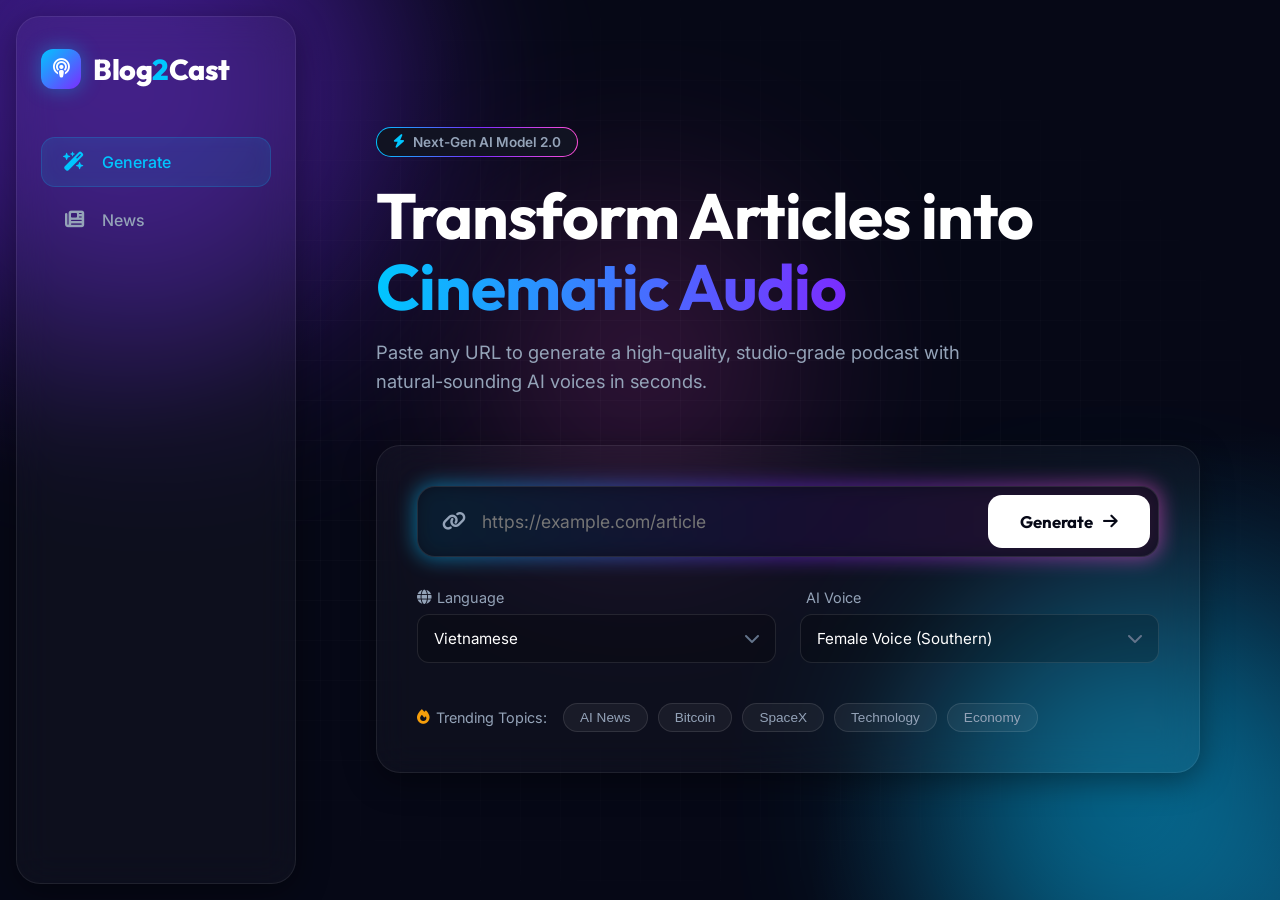
==== commit ae959953: "fix" ====
--- a/blog-to-podcast/frontend/index.html
+++ b/blog-to-podcast/frontend/index.html
@@ -42,15 +42,6 @@
                 </a>
             </nav>
 
-            <div class="sidebar-footer">
-                <div class="user-profile">
-                    <div class="avatar"><i class="fa-solid fa-user"></i></div>
-                    <div class="user-info">
-                        <span class="name">Pro User</span>
-                        <span class="plan">Premium Plan</span>
-                    </div>
-                </div>
-            </div>
         </aside>
 
         <!-- CENTER CONTENT -->
--- a/blog-to-podcast/frontend/styles.css
+++ b/blog-to-podcast/frontend/styles.css
@@ -950,40 +950,49 @@
 }
 
 .msg-avatar {
-    width: 28px;
-    height: 28px;
+    width: 32px;
+    height: 32px;
     border-radius: 50%;
     display: flex;
     align-items: center;
     justify-content: center;
-    font-size: 0.8rem;
+    font-size: 0.85rem;
     flex-shrink: 0;
 }
 
 .ai-message .msg-avatar {
     background: rgba(123, 44, 255, 0.2);
     color: var(--neon-purple);
+    border: 1px solid rgba(123, 44, 255, 0.3);
 }
 
 .user-message .msg-avatar {
-    background: rgba(255, 255, 255, 0.1);
-    color: white;
+    background: rgba(0, 198, 255, 0.2);
+    color: var(--neon-cyan);
+    border: 1px solid rgba(0, 198, 255, 0.3);
 }
 
 .msg-bubble {
     background: rgba(255, 255, 255, 0.05);
-    padding: 10px 14px;
-    border-radius: 12px;
+    padding: 12px 16px;
+    border-radius: 18px;
+    line-height: 1.6;
+    max-width: 80%;
+    font-size: 0.9rem;
+    border: 1px solid rgba(255, 255, 255, 0.05);
+    box-shadow: 0 4px 15px rgba(0,0,0,0.2);
+}
+
+.ai-message .msg-bubble {
     border-top-left-radius: 4px;
-    line-height: 1.5;
-    max-width: 85%;
+    color: #cbd5e1;
 }
 
 .user-message .msg-bubble {
-    background: var(--text-primary);
-    color: var(--bg-main);
-    border-radius: 12px;
+    background: linear-gradient(135deg, rgba(0, 198, 255, 0.1), rgba(123, 44, 255, 0.1));
+    color: white;
     border-top-right-radius: 4px;
+    border-color: rgba(0, 198, 255, 0.2);
 }
 
 .chat-input-area {
@@ -1139,3 +1148,92 @@
     .panel-state { position: relative; opacity: 1; display: none; }
     .panel-state.active { display: flex; }
 }
+
+/* ==========================================================================
+   News Layout Enhancements (Spacious Single Column)
+   ========================================================================== */
+.main-content {
+    flex-grow: 1;
+    overflow-y: auto;
+    padding: 2rem 4rem;
+    display: flex;
+    flex-direction: column;
+    align-items: center;
+}
+
+.container-narrow {
+    width: 100%;
+    max-width: 1000px;
+    margin: 0 auto;
+}
+
+.news-hero {
+    text-align: center;
+    margin-bottom: 3rem;
+}
+
+.news-hero .hero-title {
+    font-size: 3.5rem;
+    margin-bottom: 1.5rem;
+}
+
+.news-hero .hero-subtitle {
+    margin: 0 auto;
+}
+
+.full-width-panel {
+    width: 100%;
+    margin-bottom: 2rem;
+    animation: slideUp 0.6s ease-out;
+}
+
+@keyframes slideUp {
+    from { opacity: 0; transform: translateY(20px); }
+    to { opacity: 1; transform: translateY(0); }
+}
+
+.news-result-grid {
+    display: grid;
+    grid-template-columns: 1fr 1fr;
+    gap: 2rem;
+    margin-top: 2rem;
+}
+
+@media (max-width: 1000px) {
+    .news-result-grid {
+        grid-template-columns: 1fr;
+    }
+}
+
+.podcast-main-card {
+    background: rgba(255, 255, 255, 0.03);
+    border: 1px solid var(--glass-border);
+    border-radius: 30px;
+    padding: 2.5rem;
+    display: flex;
+    gap: 2.5rem;
+    align-items: center;
+}
+
+.podcast-cover-large {
+    width: 180px;
+    height: 180px;
+    border-radius: 24px;
+    background: var(--gradient-primary);
+    display: flex;
+    align-items: center;
+    justify-content: center;
+    font-size: 4rem;
+    color: white;
+    box-shadow: 0 20px 40px rgba(0, 0, 0, 0.4);
+}
+
+.podcast-info-large {
+    flex-grow: 1;
+}
+
+.podcast-info-large h2 {
+    font-family: var(--font-display);
+    font-size: 2.2rem;
+    margin-bottom: 1rem;
+}
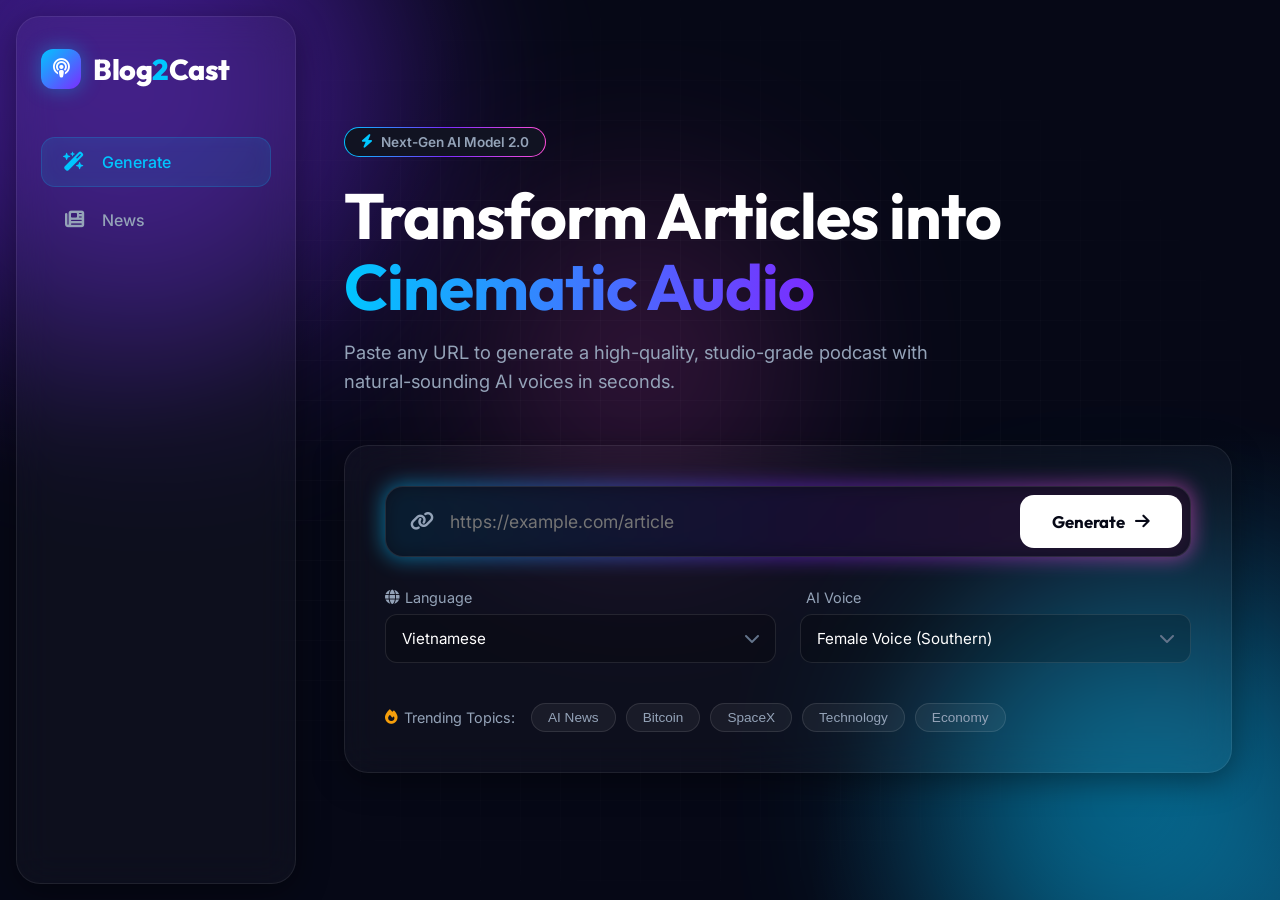
==== commit c2643b81: "fix Ui gen" ====
--- a/blog-to-podcast/frontend/index.html
+++ b/blog-to-podcast/frontend/index.html
@@ -9,7 +9,151 @@
     <link href="https://fonts.googleapis.com/css2?family=Inter:wght@300;400;500;600;700&family=Outfit:wght@400;500;600;700;800&display=swap" rel="stylesheet">
     <link rel="stylesheet" href="https://cdn.jsdelivr.net/npm/@fortawesome/fontawesome-free@6.4.0/css/all.min.css">
     <!-- CSS -->
-    <link rel="stylesheet" href="styles.css?v=5">
+    <link rel="stylesheet" href="styles.css?v=6">
+    <style>
+        /* ════════════════════════════════════════════════════════
+           LAYOUT OVERRIDE — Right Panel rộng rãi, bố cục thoáng
+           ════════════════════════════════════════════════════════ */
+
+        /* Dashboard 3 cột */
+        .dashboard-layout {
+            display: flex !important;
+            align-items: stretch !important;
+        }
+
+        /* Center panel flex co giãn, không bị tràn */
+        .center-panel {
+            padding: 0 2rem !important;
+            min-width: 0 !important;
+            flex: 1 1 0 !important;
+        }
+
+        /* ── Right Panel: rộng rãi, không bị co ── */
+        .right-panel {
+            width: 500px !important;
+            min-width: 500px !important;
+            flex-shrink: 0 !important;
+        }
+
+        /* Panel state: scroll toàn bộ nội dung bên trong */
+        .panel-state {
+            padding: 1.25rem 1.5rem !important;
+            overflow-y: auto !important;
+            overflow-x: hidden !important;
+        }
+
+        /* Result layout: cột dọc, các section xếp chồng */
+        .result-layout {
+            display: flex !important;
+            flex-direction: column !important;
+            gap: 0.9rem !important;
+        }
+
+        /* Result header: gọn lại */
+        .result-header {
+            flex-shrink: 0 !important;
+        }
+
+        /* Cover art nhỏ lại để tiết kiệm chiều cao */
+        .cover-art {
+            width: 64px !important;
+            height: 64px !important;
+            flex-shrink: 0 !important;
+        }
+
+        /* Audio player: không bị co */
+        .custom-player {
+            flex-shrink: 0 !important;
+        }
+
+        /* Action buttons: không bị co */
+        .action-buttons {
+            flex-shrink: 0 !important;
+            gap: 0.75rem !important;
+        }
+
+        /* ══ FIX GỐC: summary-section KHÔNG được flex-grow ══
+           Nguyên nhân bug: flex-grow:1 chiếm hết chỗ,
+           đẩy AI Chat ra khỏi màn hình.                       */
+        .summary-section {
+            flex-grow: 0 !important;   /* ← Fix chính */
+            flex-shrink: 0 !important;
+            display: flex !important;
+            flex-direction: column !important;
+            gap: 0.6rem !important;
+            min-height: unset !important;
+        }
+
+        /* Nội dung transcript: scroll bên trong, không tràn ra */
+        .summary-content {
+            flex-grow: 0 !important;
+            max-height: 200px !important;
+            min-height: 100px !important;
+            overflow-y: auto !important;
+            padding: 0.9rem 1rem !important;
+            font-size: 0.88rem !important;
+            line-height: 1.65 !important;
+        }
+
+        /* ── Ask AI Assistant: rộng rãi, fit với nội dung ── */
+        .ai-chat-section {
+            flex-shrink: 0 !important;
+            height: auto !important;
+            min-height: 160px !important;
+            max-height: none !important;   /* Tự mở rộng theo nội dung */
+            display: flex !important;
+            flex-direction: column !important;
+        }
+
+        /* Vùng messages: tự tăng chiều cao theo số tin nhắn */
+        .chat-messages {
+            flex: 0 0 auto !important;     /* Không shrink, không grow cứng */
+            height: auto !important;
+            min-height: 60px !important;
+            max-height: 350px !important;  /* Tối đa 350px rồi mới scroll */
+            overflow-y: auto !important;
+            padding: 14px 16px !important;
+            gap: 12px !important;
+        }
+
+        /* Bubble tin nhắn: rộng hơn, tận dụng chiều ngang */
+        .msg-bubble {
+            max-width: 90% !important;
+            font-size: 0.88rem !important;
+            line-height: 1.6 !important;
+        }
+
+        /* Input chat cố định dưới cùng */
+        .chat-input-area {
+            flex-shrink: 0 !important;
+            padding: 10px 12px !important;
+        }
+
+        /* ── Responsive: laptop vừa (993–1200px) ── */
+        @media (max-width: 1200px) {
+            .right-panel {
+                width: 440px !important;
+                min-width: 440px !important;
+            }
+            .center-panel {
+                padding: 0 1.25rem !important;
+            }
+            .summary-content {
+                max-height: 180px !important;
+            }
+        }
+
+        /* ── Responsive: tablet / mobile ── */
+        @media (max-width: 992px) {
+            .right-panel {
+                width: 100% !important;
+                min-width: unset !important;
+            }
+            .summary-content {
+                max-height: 180px !important;
+            }
+        }
+    </style>
 </head>
 <body>
     <!-- Immersive Background Effects -->
--- a/blog-to-podcast/frontend/styles.css
+++ b/blog-to-podcast/frontend/styles.css
@@ -505,9 +505,10 @@
    Right Panel (Dynamic States)
    ========================================================================== */
 .right-panel {
-    width: 450px;
+    width: 560px; /* Rộng rãi hơn, tránh bó cục */
     position: relative;
     flex-shrink: 0;
+    transition: width 0.3s ease;
 }
 
 .panel-state {
@@ -1129,11 +1130,16 @@
 /* ==========================================================================
    Responsive Design
    ========================================================================== */
+@media (max-width: 1400px) {
+    .right-panel { width: 480px; }
+    .center-panel { padding: 0 3rem; }
+}
+
 @media (max-width: 1200px) {
     .dashboard-layout { padding: 0.5rem; gap: 0.5rem; }
     .sidebar { width: 220px; padding: 1.5rem 1rem; }
     .center-panel { padding: 0 2rem; }
-    .right-panel { width: 400px; }
+    .right-panel { width: 420px; }
 }
 
 @media (max-width: 992px) {
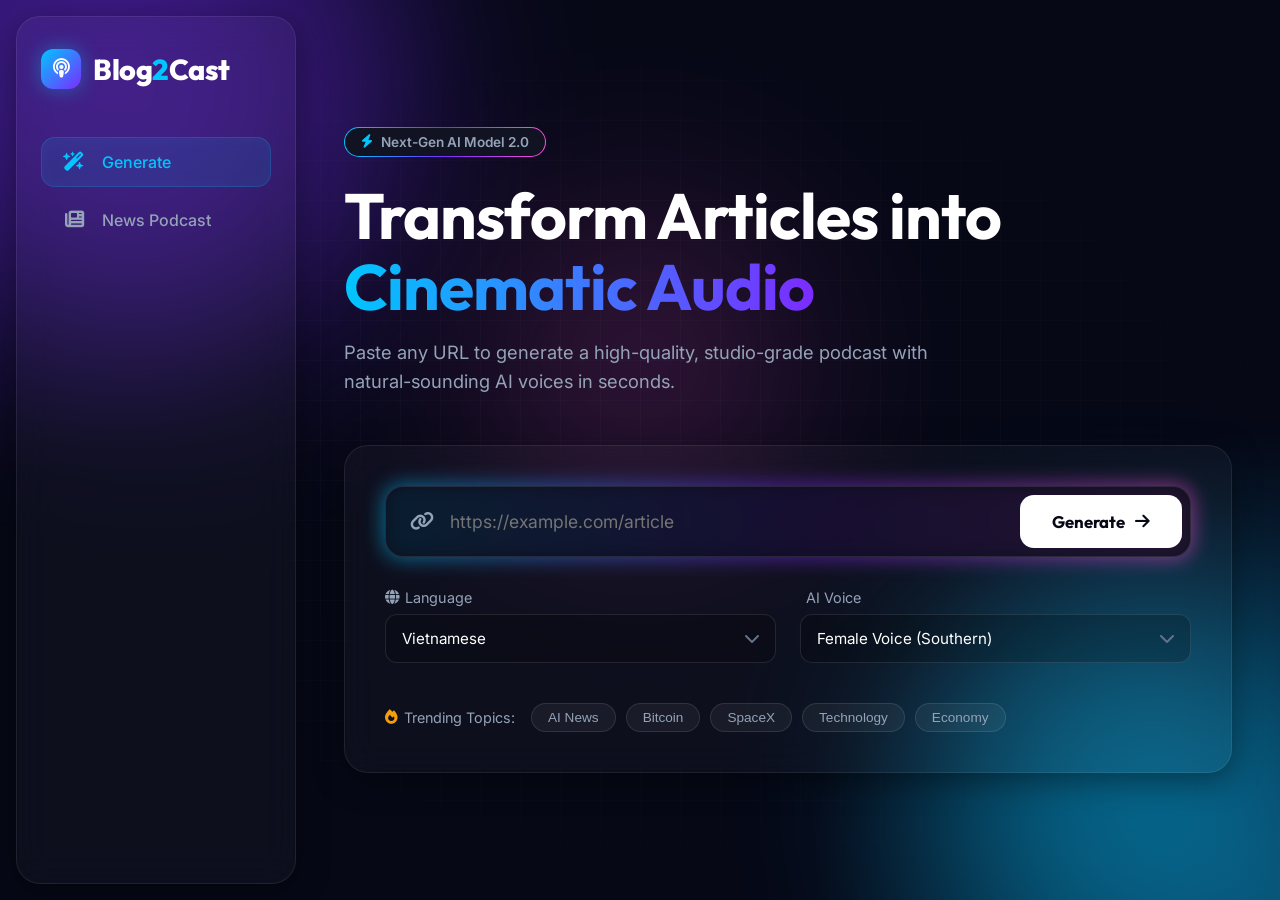
==== commit 00d2e2cd: "news podcast" ====
--- a/blog-to-podcast/frontend/index.html
+++ b/blog-to-podcast/frontend/index.html
@@ -1,4 +1,4 @@
-<!DOCTYPE html>
+﻿<!DOCTYPE html>
 <html lang="en">
 <head>
     <meta charset="UTF-8">
@@ -182,7 +182,7 @@
                 </a>
                 <a href="news.html" class="nav-item">
                     <i class="fa-solid fa-newspaper"></i>
-                    <span>News</span>
+                    <span>News Podcast</span>
                 </a>
             </nav>
 
